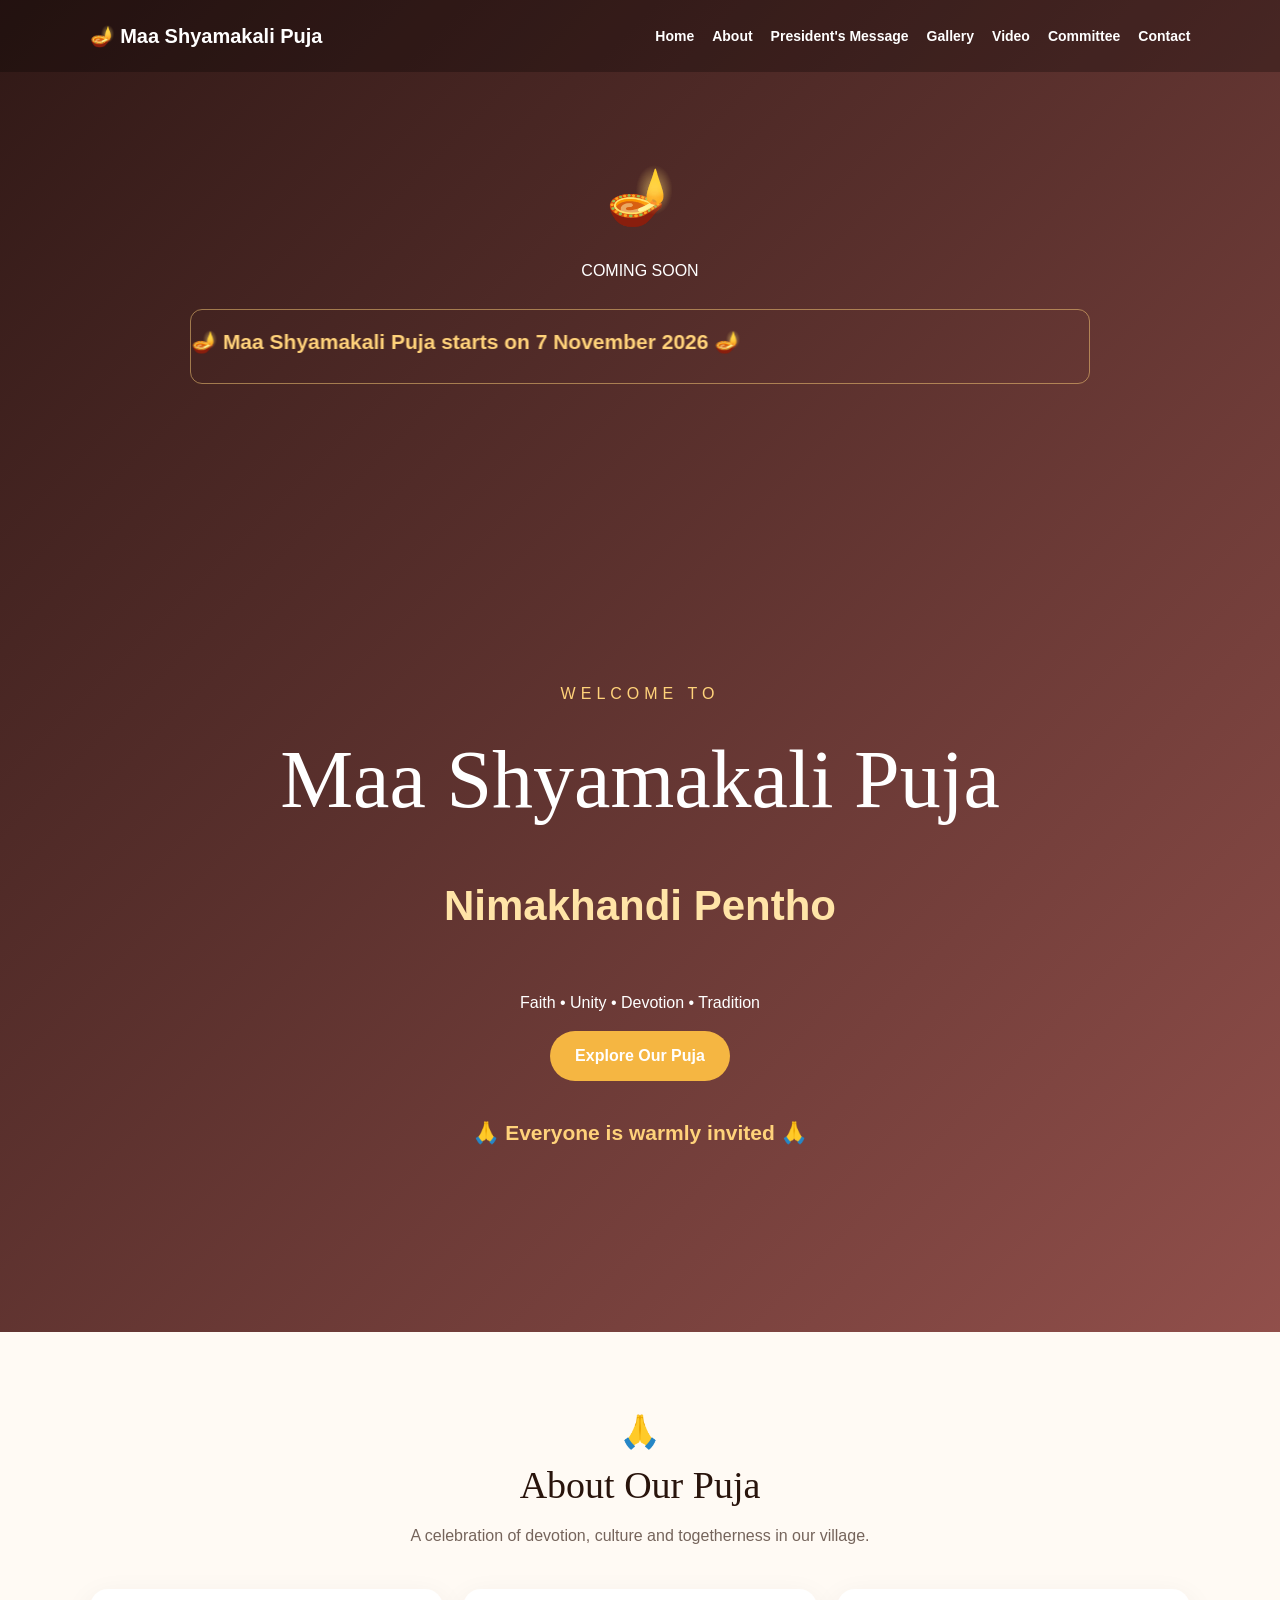
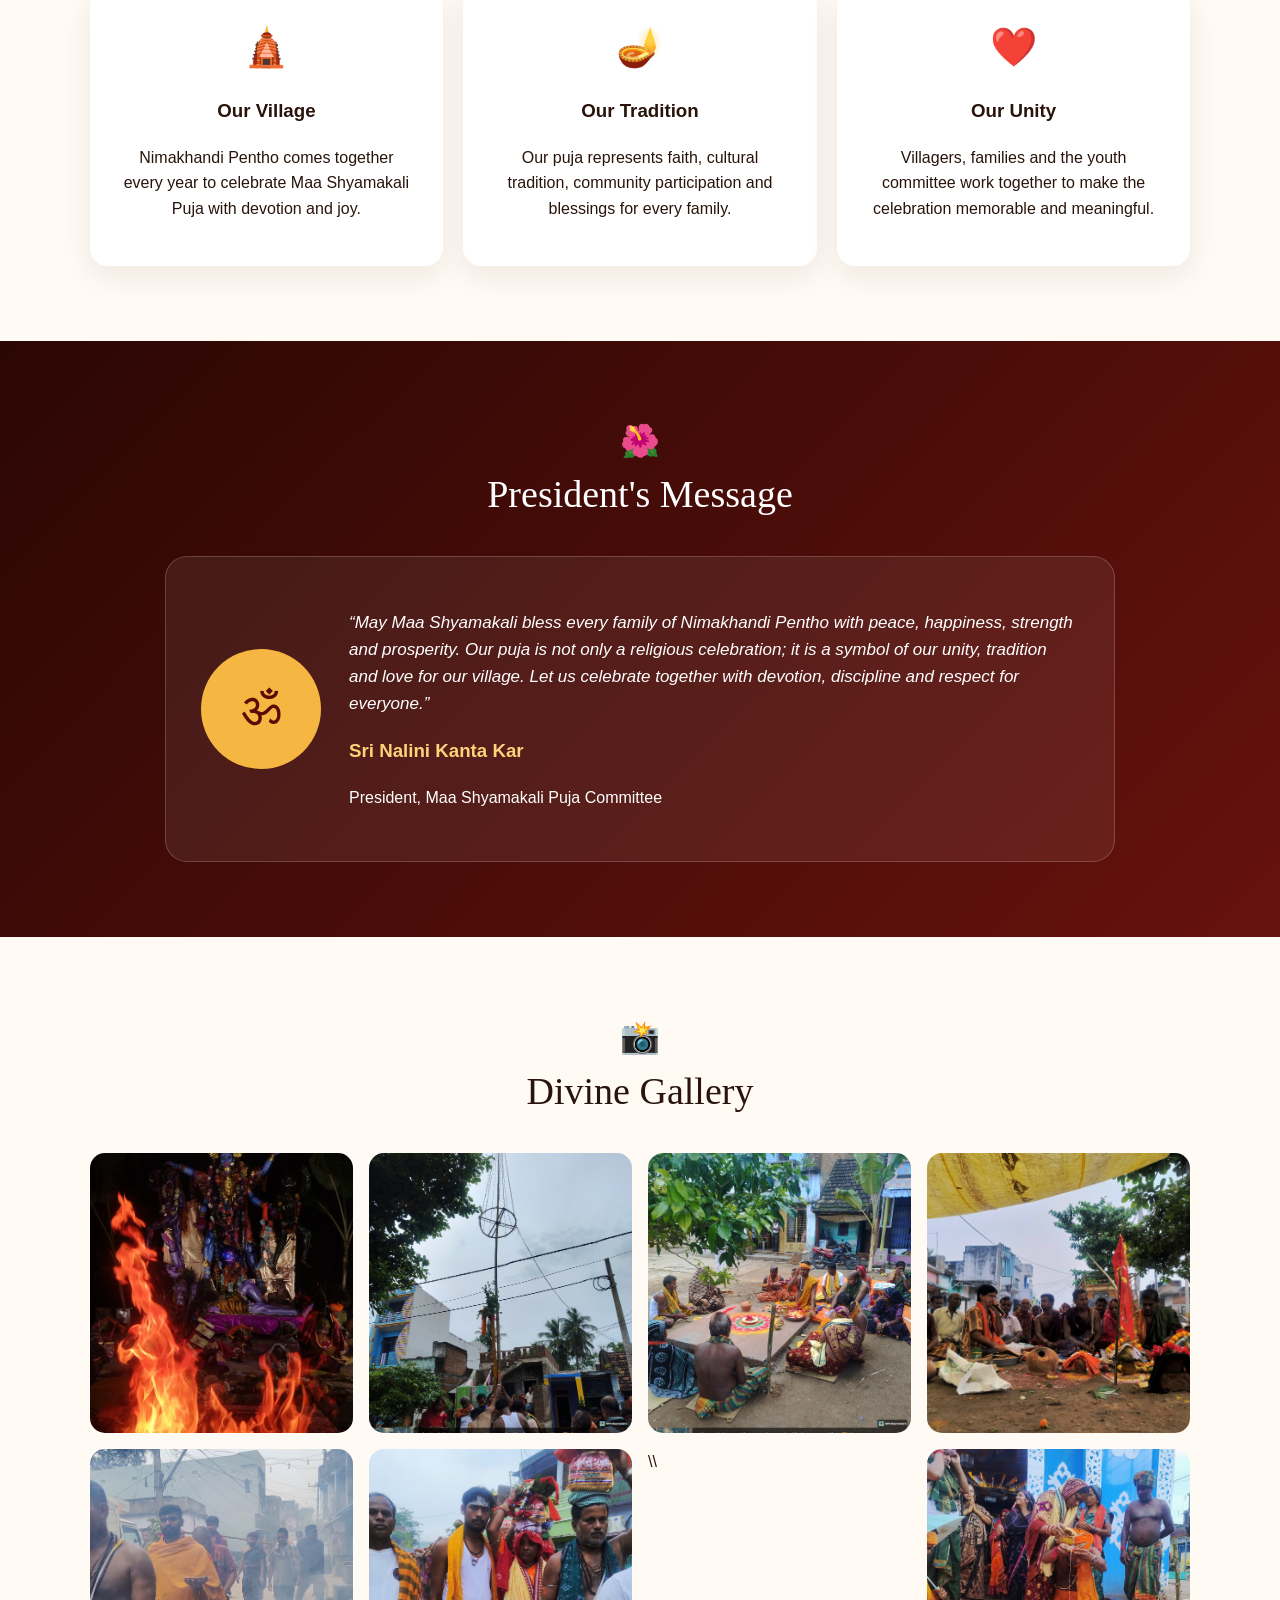
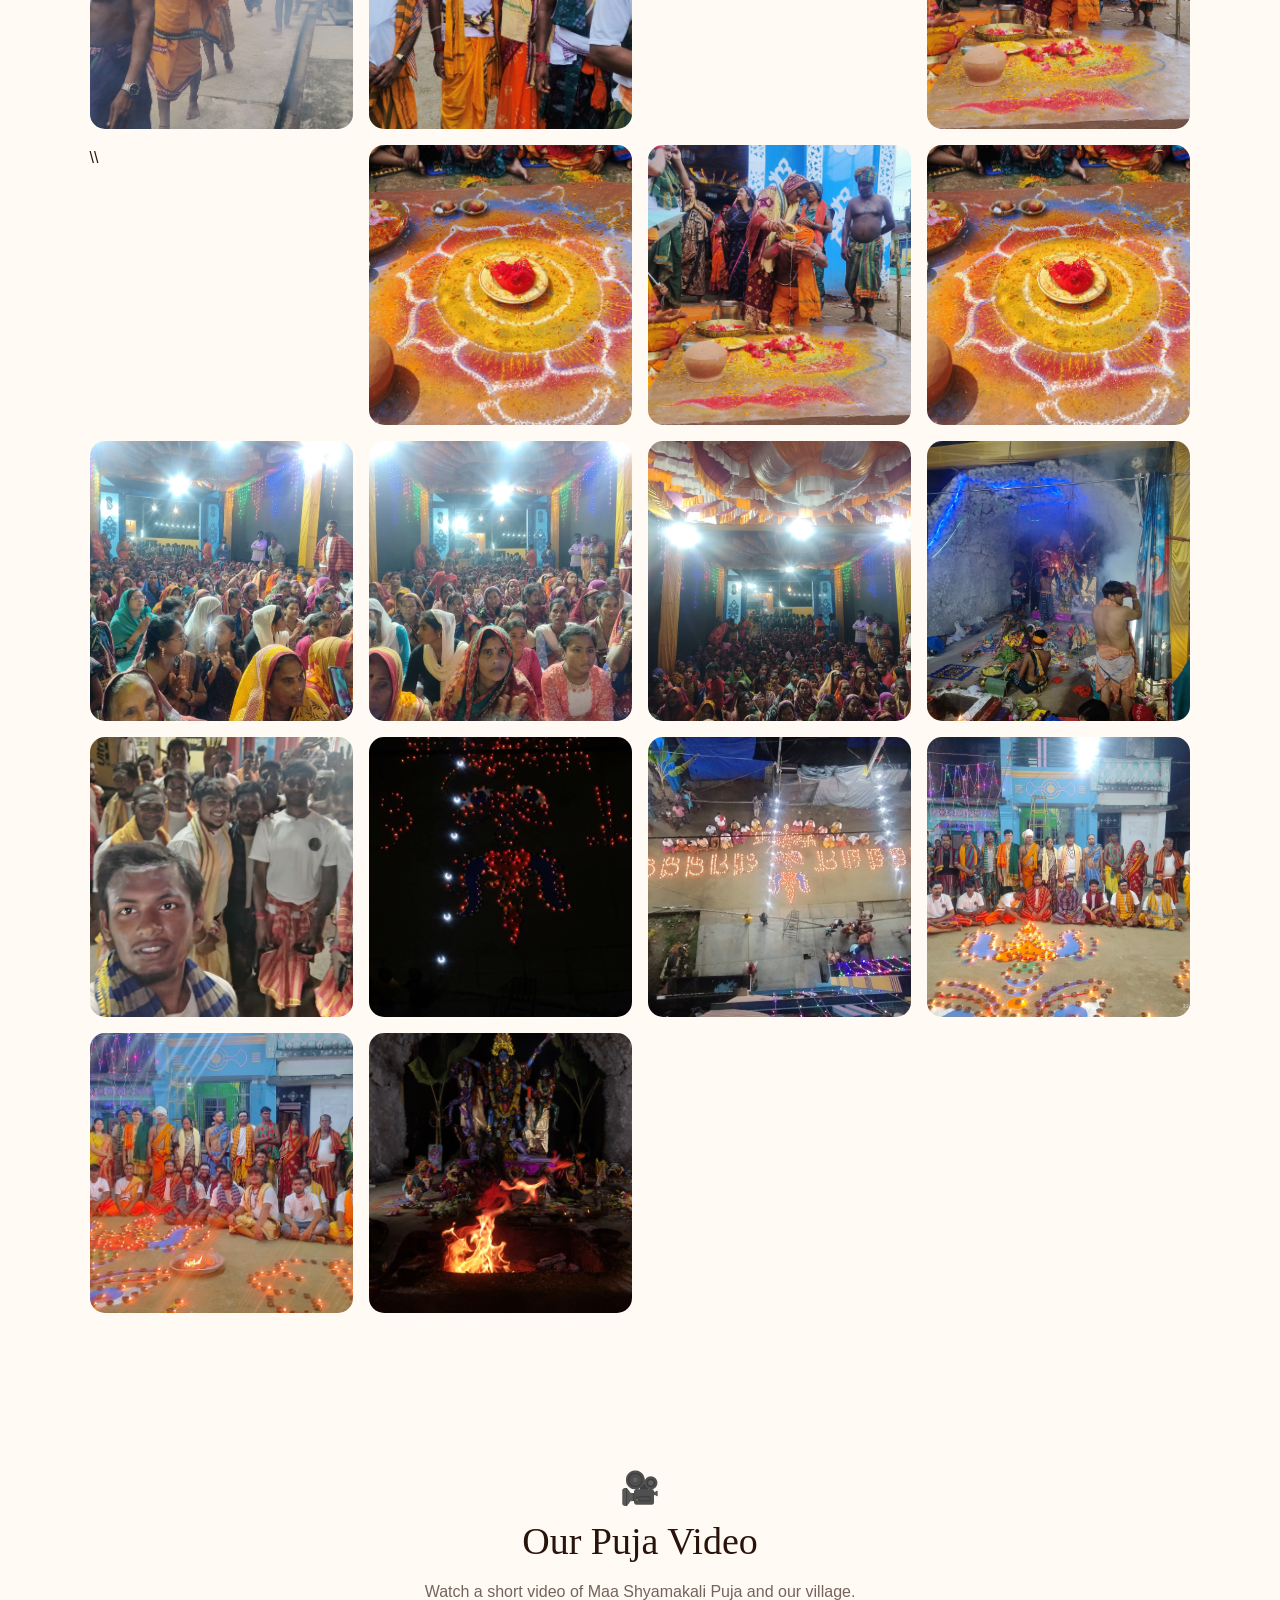
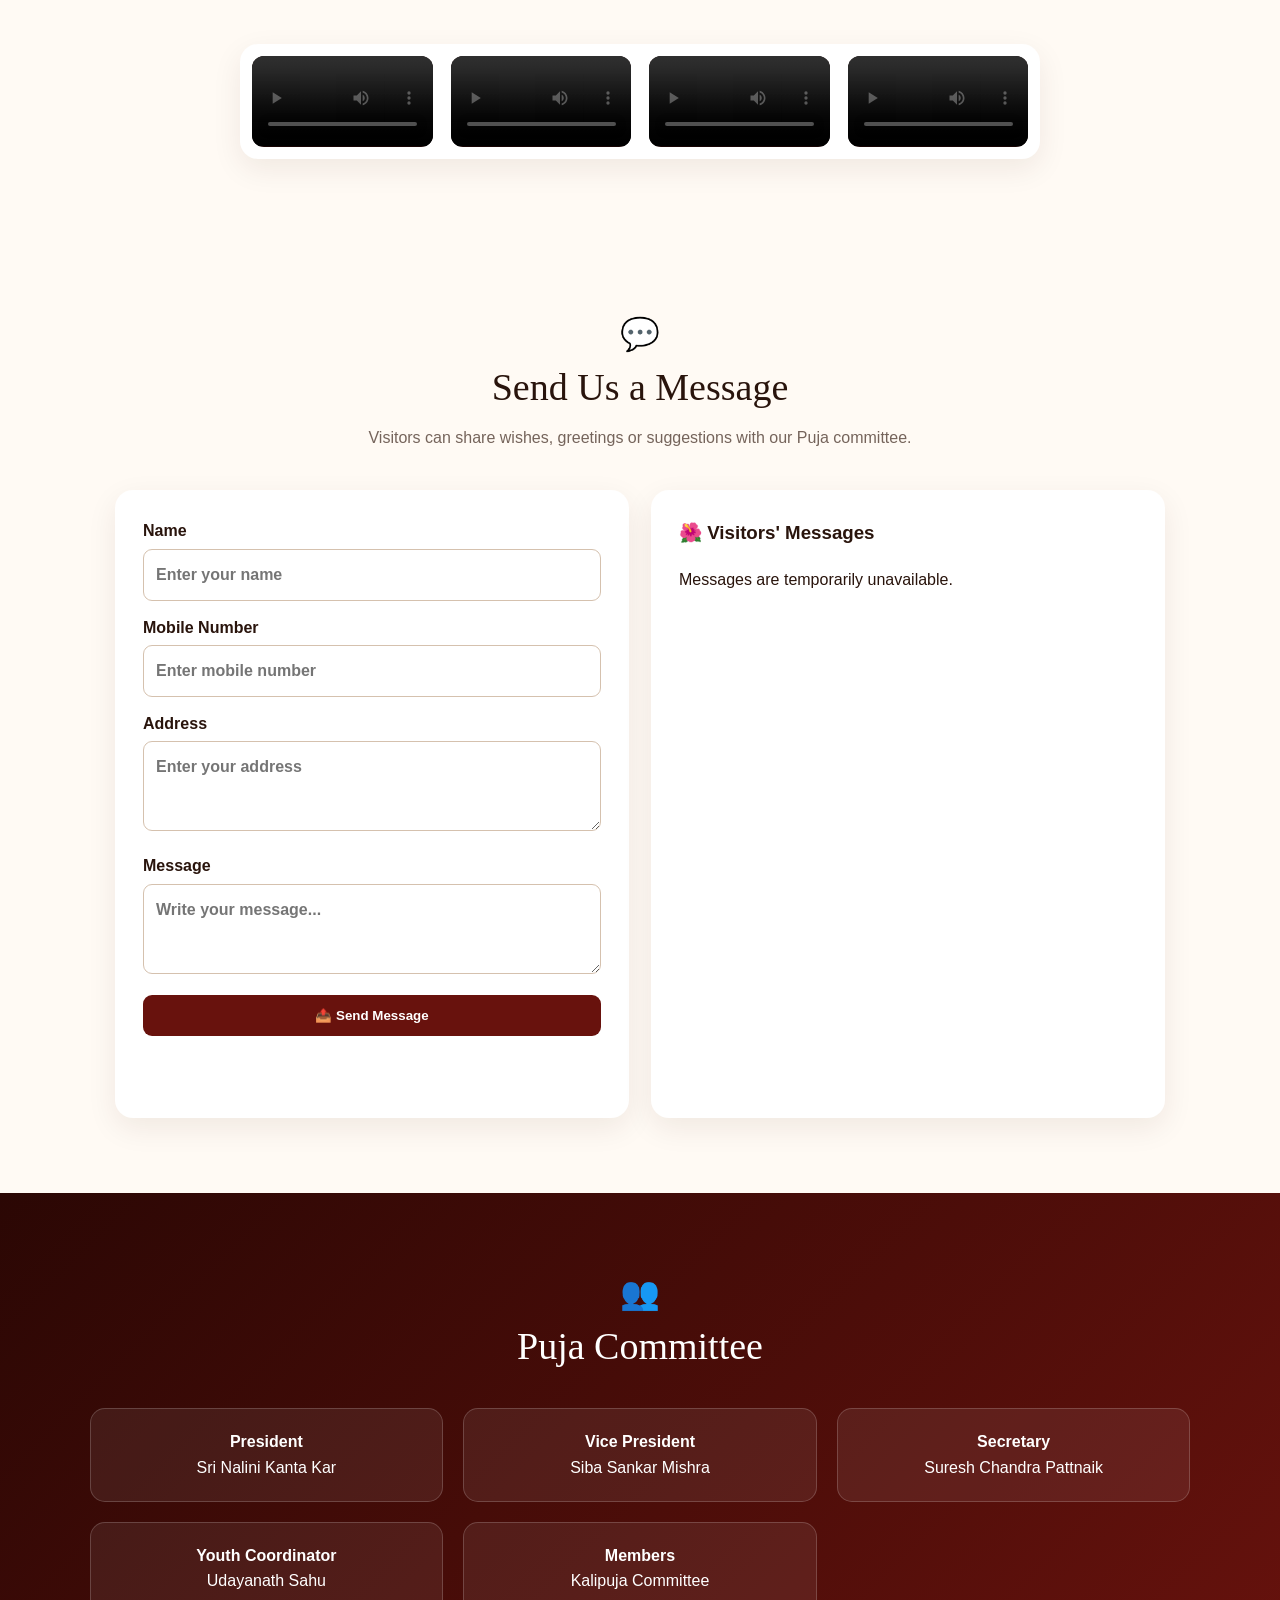
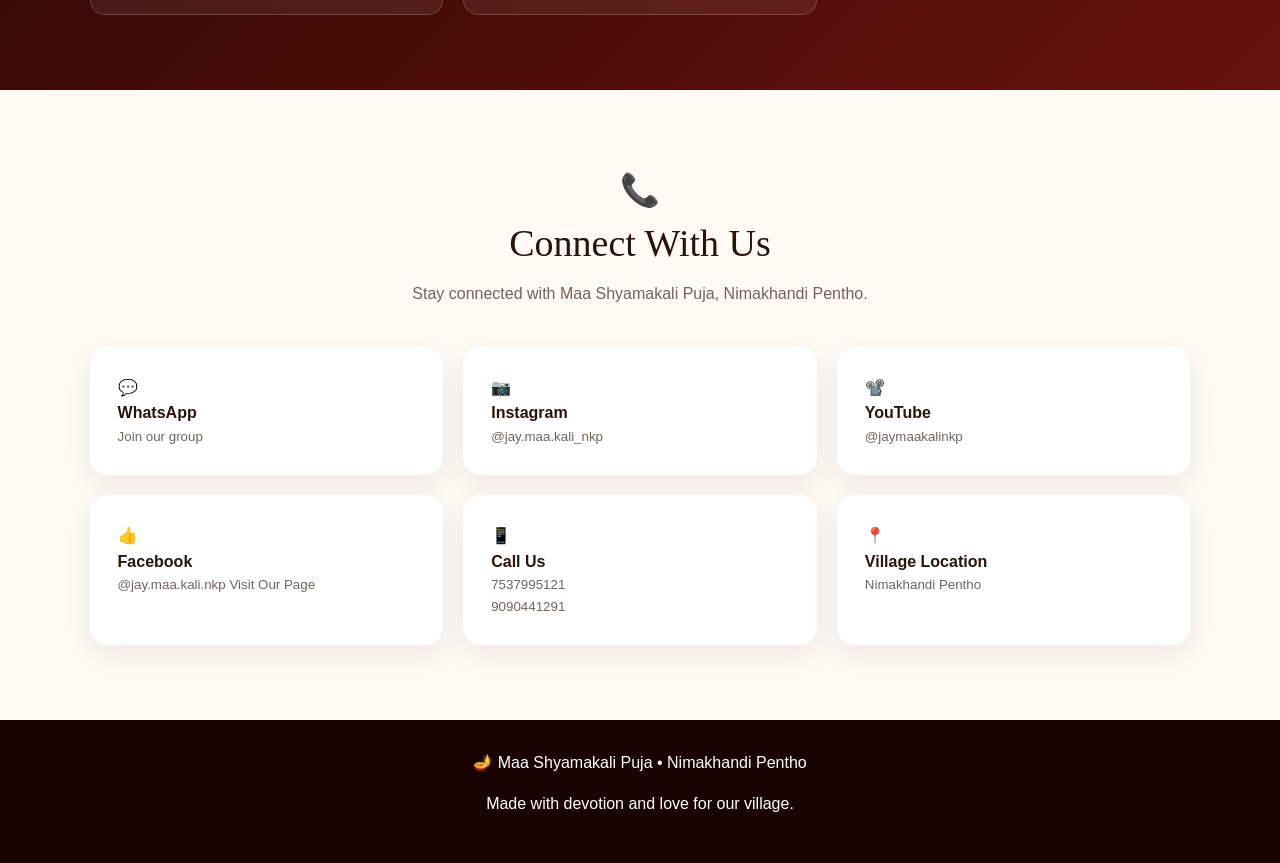
==== index.html @ 4844f9bc "Update index.html" ====
<!DOCTYPE html>
<html lang="en">
<head>
  <meta charset="UTF-8">
  <meta name="viewport" content="width=device-width, initial-scale=1.0">
  <title>Maa Shyamakali Puja | Nimakhandi Pentho</title>
  <meta name="description" content="Official village Maa Shyamakali Puja website of Nimakhandi Pentho.">
  <link rel="stylesheet" href="style.css">
</head>
<body>
  <header class="hero" id="home">
    <nav class="navbar">
      <div class="brand">🪔 Maa Shyamakali Puja</div>
      <button class="menu-btn" onclick="toggleMenu()">☰</button>
      <div class="nav-links" id="navLinks">
        <a href="#home">Home</a>
        <a href="#about">About</a>
        <a href="#message">President's Message</a>
        <a href="#gallery">Gallery</a>
        <a href="#video">Video</a>
        <a href="#committee">Committee</a>
        <a href="#contact">Contact</a>
      </div>
    </nav>

<!-- Coming Soon Section -->
<section class="coming-soon" id="coming-soon">
    <div class="coming-content">

        <div class="coming-icon">🪔</div>

        <p class="coming-label"><center>COMING SOON</center></p>

        <!-- Scrolling Puja Date -->
        <div class="date-marquee">
            <marquee behavior="alternate" direction="centre" scrollamount="6">
                🪔 Maa Shyamakali Puja starts on 7 November 2026 🪔
            </marquee>
        </div>

   
</section>

    <div class="hero-content">
      <p class="small-title">WELCOME TO</p>
      <h1 id="pujaName">Maa Shyamakali Puja</h1>
      <h2 id="villageName">Nimakhandi Pentho</h2>
      <p>Faith • Unity • Devotion • Tradition</p>
      <a class="primary-btn" href="#about">Explore Our Puja</a>
    
        <!-- Special Attraction -->
      
        

        <h3 class="invitation">
            <center>🙏 Everyone is warmly invited 🙏</center>
        </h3>
    </div>
    </div>
  </header>

  <main>
    <section class="intro" id="about">
      <div class="section-heading">
        <span>🙏</span>
        <h2>About Our Puja</h2>
        <p>A celebration of devotion, culture and togetherness in our village.</p>
      </div>
      <div class="cards">
        <article class="info-card">
          <div class="icon">🛕</div>
          <h3>Our Village</h3>
          <p id="aboutVillage">Nimakhandi Pentho comes together every year to celebrate Maa Shyamakali Puja with devotion and joy.</p>
        </article>
        <article class="info-card">
          <div class="icon">🪔</div>
          <h3>Our Tradition</h3>
          <p>Our puja represents faith, cultural tradition, community participation and blessings for every family.</p>
        </article>
        <article class="info-card">
          <div class="icon">❤️</div>
          <h3>Our Unity</h3>
          <p>Villagers, families and the youth committee work together to make the celebration memorable and meaningful.</p>
        </article>
      </div>
    </section>

 

    <section class="dark" id="message"><div class="section-heading light"><span>🌺</span><h2>President's Message</h2></div>
<div class="message-box"><div class="president-photo">ॐ</div><div>
<p class="quote">“May Maa Shyamakali bless every family of Nimakhandi Pentho with peace, happiness, strength and prosperity. Our puja is not only a religious celebration; it is a symbol of our unity, tradition and love for our village. Let us celebrate together with devotion, discipline and respect for everyone.”</p>
<h3>Sri Nalini Kanta Kar</h3><p>President, Maa Shyamakali Puja Committee</p></div></div></section>

    <section class="gallery-section" id="gallery">
      <div class="section-heading">
        <span>📸</span>
        <h2>Divine Gallery</h2>
      </div>
      <div class="gallery">
        <img src=".\2.jpg" alt="Maa Kali devotional artwork">
        <img src=".\4.jpg" alt="Maa Kali">
        <img src=".\6.jpg" alt="Kali Devi artwork">
        <img src=".\8.jpg" alt="Maa Kali devotional artwork">
        <img src=".\10.jpg" alt="Maa Kali">
        <img src=".\11.jpg" alt="Maa Kali devotional artwork">
       \\ <img src=".\12.jpg" alt="Kali Devi artwork">
      \\  <img src=".\13.jpg" alt="Maa Kali">
        <img src=".\12.jpg" alt="Maa Kali devotional artwork">
        <img src=".\13.jpg" alt="Kali Devi artwork">
        <img src=".\14.jpg" alt="Maa Kali">
        <img src=".\15.jpg" alt="Maa Kali devotional artwork">
        <img src=".\16.jpg" alt="Kali Devi artwork">
        <img src=".\17.jpg" alt="Maa Kali">
        <img src=".\18.jpg" alt="Maa Kali">
        <img src=".\19.jpg" alt="Maa Kali">
        <img src=".\20.jpg" alt="Maa Kali">
        <img src=".\21.jpg" alt="Maa Kali">
        <img src=".\22.jpg" alt="Maa Kali">
        <img src=".\23.jpg" alt="Maa Kali">
        </div>
      </div>
    </section>

    <section class="video-section" id="video">
      <div class="section-heading">
        <span>🎥</span>
        <h2>Our Puja Video</h2>
        <p>Watch a short video of Maa Shyamakali Puja and our village.</p>
      </div>
      <div class="video-card">
        <video controls playsinline preload="metadata">
        <source src=".\266.mp4" type="video/mp4"></video>
        <video controls playsinline preload="metadata">
        <source src=".\267.mp4" type="video/mp4"></video>
        <video controls playsinline preload="metadata">
        <source src=".\268.mp4" type="video/mp4"></video>
        <video controls playsinline preload="metadata">
        <source src=".\269.mp4" type="video/mp4"></video>
      </div>
    </section>

    <section class="visitor-section" id="messages">
      <div class="section-heading"><span>💬</span><h2>Send Us a Message</h2>
        <p>Visitors can share wishes, greetings or suggestions with our Puja committee.</p>
      </div>
        <div class="message-layout">
          <form id="visitorForm" class="visitor-form">
            <label>Name<input id="name" maxlength="80" required placeholder="Enter your name"></label>
            <label>Mobile Number<input id="mobile" type="tel" maxlength="15" required placeholder="Enter mobile number"></label>
            <label>Address<textarea id="address" maxlength="250" required placeholder="Enter your address"></textarea></label>
            <label>Message<textarea id="messageText" maxlength="500" required placeholder="Write your message..."></textarea></label>
            <button type="submit">📤 Send Message</button><p id="status" aria-live="polite"></p>
          </form>
          <div class="messages-card"><h3>🌺 Visitors' Messages</h3><p></p>
            <div id="messagesList">Loading messages...</div>
          </div>
        </div>
    </section>


    <!-- <section class="committee-section" id="committee">
      <div class="section-heading light">
        <span>👥</span>
        <h2>Pu​ja Committee</h2>
      </div>
      <div class="committee-grid">
        <div class="person"><strong>President</strong><span id="committeePresident">Sri Nalini Kanta Kar</span></div>
        <div class="person"><strong>Vice President</strong><span id="committeeVicePresident">Siba Sankar Mishra</span></div>
        <div class="person"><strong>Secretary</strong><span id="commiitteSecretary">Suresh Chandra Pattnaik</span></div>
        <div class="person"><strong>Youth Coordinator</strong><span id="commiitteYouthCoordinator">Udayanath Sahu</span></div>
        <div class="person"><strong>Members</strong><span id="committeeMembers">Kalipuja Committee</span></div>
      </div>
    </section> -->

<section class="dark" id="committee"><div class="section-heading light"><span>👥</span><h2>Puja Committee</h2></div>
    <div class="committee-grid">
         <div class="person"><strong>President</strong><span id="committeePresident">Sri Nalini Kanta Kar</span></div>
        <div class="person"><strong>Vice President</strong><span id="committeeVicePresident">Siba Sankar Mishra</span></div>
        <div class="person"><strong>Secretary</strong><span id="commiitteSecretary">Suresh Chandra Pattnaik</span></div>
        <div class="person"><strong>Youth Coordinator</strong><span id="commiitteYouthCoordinator">Udayanath Sahu</span></div>
        <div class="person"><strong>Members</strong><span id="committeeMembers">Kalipuja Committee</span></div>
    </div>
</section>



    <section class="contact-section" id="contact">
      <div class="section-heading">
        <span>📞</span>
        <h2>Connect With Us</h2>
        <p>Stay connected with Maa Shyamakali Puja, Nimakhandi Pentho.</p>
      </div>
      <div class="social-grid">
        <a class="social whatsapp" href="https://chat.whatsapp.com/G4qKR0UvnQEBDQ4cvUATng" target="_blank">💬 <b>WhatsApp</b><small>Join our group</small></a>
        <a class="social instagram" href="https://www.instagram.com/jay.maa.kali_nkp?stkn=MTIydjM5eHRtNjgxeQ==" target="_blank">📷 <b>Instagram</b><small>@jay.maa.kali_nkp</small></a>
        <a class="social youtube" href="https://youtube.com/@jaymaakalinkp?feature=shared" target="_blank">📽️ <b>YouTube</b><small>@jaymaakalinkp</small></a>
        <a class="social facebook" href="https://www.facebook.com/share/19NKmSmktu/" target="_blank">👍 <b>Facebook</b><small>@jay.maa.kali.nkp Visit Our Page</small></a>
        <a class="social phone" href="tel:7537995121" href="tel:9090441291">📱 <b>Call Us</b><small>7537995121</small><small>9090441291</small></a>
        <a class="social map" href="https://maps.app.goo.gl/xqXJ37eKqWpJawbSA?g_st=ac" target="_blank">📍 <b>Village Location</b><small>Nimakhandi Pentho</small></a>
      </div>
    </section>
  </main>

  <footer>
    <div>🪔 <span id="footerPuja">Maa Shyamakali Puja</span> • <span id="footerVillage">Nimakhandi Pentho</span></div>
    <p>Made with devotion and love for our village.</p>
  </footer>

  <!-- <button class="edit-btn" onclick="openEditor()">✏️ Edit Details</button> -->

  <!-- <div class="modal" id="editorModal">
    <div class="modal-box">
      <button class="close" onclick="closeEditor()">×</button>
      <h2>Edit Puja Details</h2>
      <p class="hint">Changes are saved only on this browser. To permanently change the website for everyone, edit <b>data.js</b> and upload the updated files.</p>
      <label>Village Name<input id="editVillage"></label>
      <label>Puja Name<input id="editPuja"></label>
      <label>President Name<input id="editPresident"></label>
      <label>About Village<textarea id="editAbout"></textarea></label>
      <button class="save-btn" onclick="saveDetails()">Save Changes</button>
      <button class="reset-btn" onclick="resetDetails()">Reset</button>
    </div>
  </div> -->

  <script src="config.js"></script><script src="messages.js"></script>
<script>function toggleMenu(){document.getElementById('navLinks').classList.toggle('open')}</script>
</body>
</html>
---- style.css ----
*{box-sizing:border-box}
html{scroll-behavior:smooth}
body{margin:0;font-family:Arial,sans-serif;color:#29140c;background:#fffaf4;line-height:1.6}
a{text-decoration:none;color:inherit}
.hero{min-height:100vh;color:white;background:linear-gradient(135deg,rgba(30,5,3,.92),rgba(102,13,9,.72)),url("https://commons.wikimedia.org/wiki/Special:FilePath/Kali_by_Raja_Ravi_Varma.jpg") center/cover}
.navbar{height:72px;padding:0 7%;display:flex;align-items:center;justify-content:space-between;background:#0004;position:sticky;top:0;z-index:5}
.brand{font-weight:bold;font-size:20px}.nav-links{display:flex;gap:18px}

/* Coming Soon Section */
.coming-soon {
    padding: 80px 7%;
    text-align: center;
    //background: linear-gradient(135deg, #3a0804, #7b170f);
    color: white;
    overflow: hidden;
}

.coming-content {
    max-width: 900px;
    margin: auto;
}

.coming-icon {
    font-size: 55px;
}

.coming-label {
    color: #ffd27a;
    font-size: 18px;
    font-weight: bold;
    letter-spacing: 5px;
}

.coming-soon > .coming-content > h2 {
    font-family: Georgia, serif;
    font-size: clamp(35px, 6vw, 60px);
    color: #ffe1a1;
    margin: 10px 0 30px;
}

/* Scrolling Date */
.date-marquee {
    //background: rgba(255, 255, 255, 0.1);
    border: 1px solid rgba(255, 210, 122, 0.5);
    border-radius: 12px;
    padding: 15px 0;
    margin: 25px auto 40px;
    color: #ffd27a;
    font-size: 21px;
    font-weight: bold;
}

/* Special Attraction */
.special-attraction {
    //background: rgba(255, 255, 255, 0.1);
    border: 1px solid rgba(255, 255, 255, 0.25);
    border-radius: 20px;
    padding: 30px;
    max-width: 650px;
    margin: auto;
}

.special-attraction > span {
    font-size: 50px;
}

.special-attraction h3 {
    color: #ffd27a;
    font-size: 20px;
    margin: 10px 0;
    text-transform: uppercase;
    letter-spacing: 2px;
}

.special-attraction h2 {
    font-family: Georgia, serif;
    font-size: 38px;
    color: #ffe1a1;
    margin: 5px 0;
}

.special-attraction p {
    color: #f5e5dc;
    margin-bottom: 0;
}

.invitation {
    color: #ffd27a;
    font-size: 21px;
    margin-top: 35px;
}

@media (max-width: 600px) {
    .coming-soon {
        padding: 60px 5%;
    }

    .special-attraction h2 {
        font-size: 30px;
    }

    .date-marquee {
        font-size: 17px;
    }
}



.nav-links a{font-size:14px;font-weight:bold}
.nav-links a:hover{color:#ffd27a}
.menu-btn{display:none;background:none;border:0;color:white;font-size:27px}
.hero-content{min-height:calc(100vh - 72px);display:flex;flex-direction:column;align-items:center;justify-content:center;text-align:center;padding:25px}
.small-title{letter-spacing:5px;color:#ffd27a}
.hero h1{font:clamp(42px,8vw,82px) Georgia;margin:10px}.hero h2{font-size:clamp(24px,4vw,42px);color:#ffe4a7}
.primary-btn{background:#f5b642;padding:12px 25px;border-radius:30px;font-weight:bold}
section{padding:75px 7%}.section-heading{text-align:center;margin-bottom:40px}.section-heading h2{font:38px Georgia;margin:5px}.section-heading span{font-size:32px}.section-heading p{color:#75645b}.light{color:white}.light p{color:#eaded7}
.cards,.committee-grid,.social-grid{display:grid;grid-template-columns:repeat(3,1fr);gap:20px}
.info-card,.visitor-form,.messages-card,.social-grid a{background:white;padding:28px;border-radius:18px;box-shadow:0 10px 30px #3c140514}
.info-card{text-align:center}.info-card div{font-size:38px}.dark{background:linear-gradient(135deg,#2b0704,#67120d);color:white}
.message-box{max-width:950px;margin:auto;background:#ffffff12;border:1px solid #ffffff2e;border-radius:22px;padding:35px;display:flex;gap:28px;align-items:center}
.president-photo{min-width:120px;height:120px;border-radius:50%;display:grid;place-items:center;background:#f5b642;color:#5b0b05;font:48px Georgia}.quote{font-style:italic;font-size:17px}
.message-box h3{color:#ffd27a}.gallery{display:grid;grid-template-columns:repeat(4,1fr);gap:16px}
.gallery img,.upload-card{width:100%;height:280px;object-fit:cover;border-radius:15px}
.upload-card{background:#f3dfc4;border:2px dashed #b98548;display:grid;place-items:center;align-content:center;text-align:center}
.video-card{display:grid;grid-template-columns:repeat(4,1fr);gap:18px;}
.video-card{max-width:800px;margin:auto;background:#fff;padding:12px;border-radius:18px;box-shadow:0 10px 30px #3c140514}
.video-card video{width:100%;max-height:460px;border-radius:12px;background:#180403}
.message-layout{max-width:1050px;margin:auto;display:grid;grid-template-columns:1fr 1fr;gap:22px}

.visitor-form label{display:block;font-weight:bold;margin-bottom:14px}.visitor-form input,.visitor-form textarea{width:100%;padding:12px;border:1px solid #d5c1ae;border-radius:9px;margin-top:5px;font:inherit}
.visitor-form textarea{min-height:90px}.visitor-form button{width:100%;padding:13px;border:0;border-radius:9px;background:#68120d;color:white;font-weight:bold;cursor:pointer}.visitor-form #status{min-height:22px;text-align:center;font-weight:bold}

.messages-card h3{margin-top:0}.message-item{padding:12px 0;border-bottom:1px solid #eadbc9}.message-item strong{color:#68120d}.message-item p{white-space:pre-wrap;margin:4px 0}.message-date{font-size:11px;color:#8a776d}
.committee-grid>div{background:#ffffff12;border:1px solid #ffffff2e;padding:20px;border-radius:15px;text-align:center;color:white}.committee-grid b{display:block;color:#ffd27a}.committee-grid span{display:block}
.social-grid a{display:flex;flex-direction:column}.social-grid small{color:#75645b}footer{padding:30px;text-align:center;background:#190403;color:white}.social-grid a:hover{transform:translateY(-3px)}@media(max-width:800px){.menu-btn{display:block}
.nav-links{display:none;position:absolute;top:72px;left:0;right:0;background:#250604;padding:18px 7%;flex-direction:column}.nav-links.open{display:flex}
.cards,.committee-grid,.social-grid,.message-layout{grid-template-columns:1fr}.gallery{grid-template-columns:1fr 1fr}.message-box{flex-direction:column;text-align:center}}
@media(max-width:480px){section{padding:60px 5%}.gallery{grid-template-columns:1fr}.gallery img,.upload-card{height:230px}.hero h1{font-size:44px}}
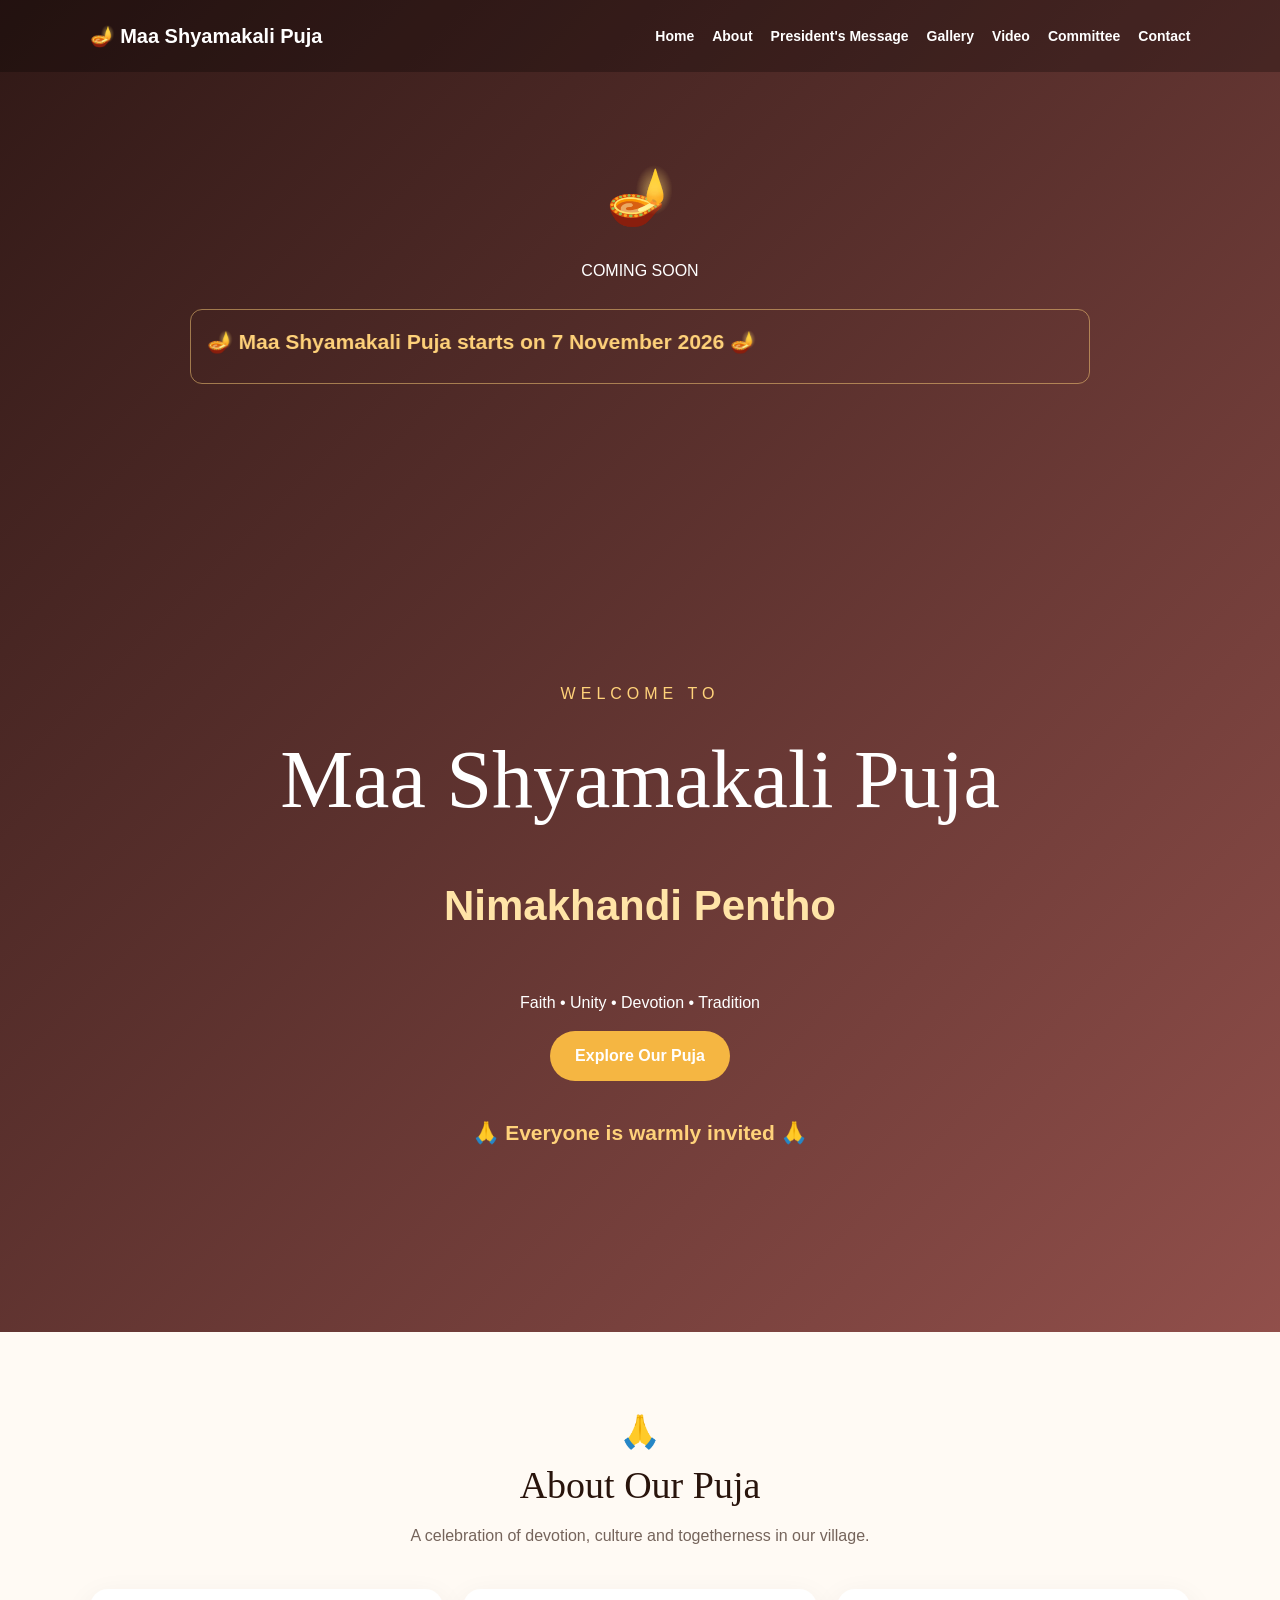
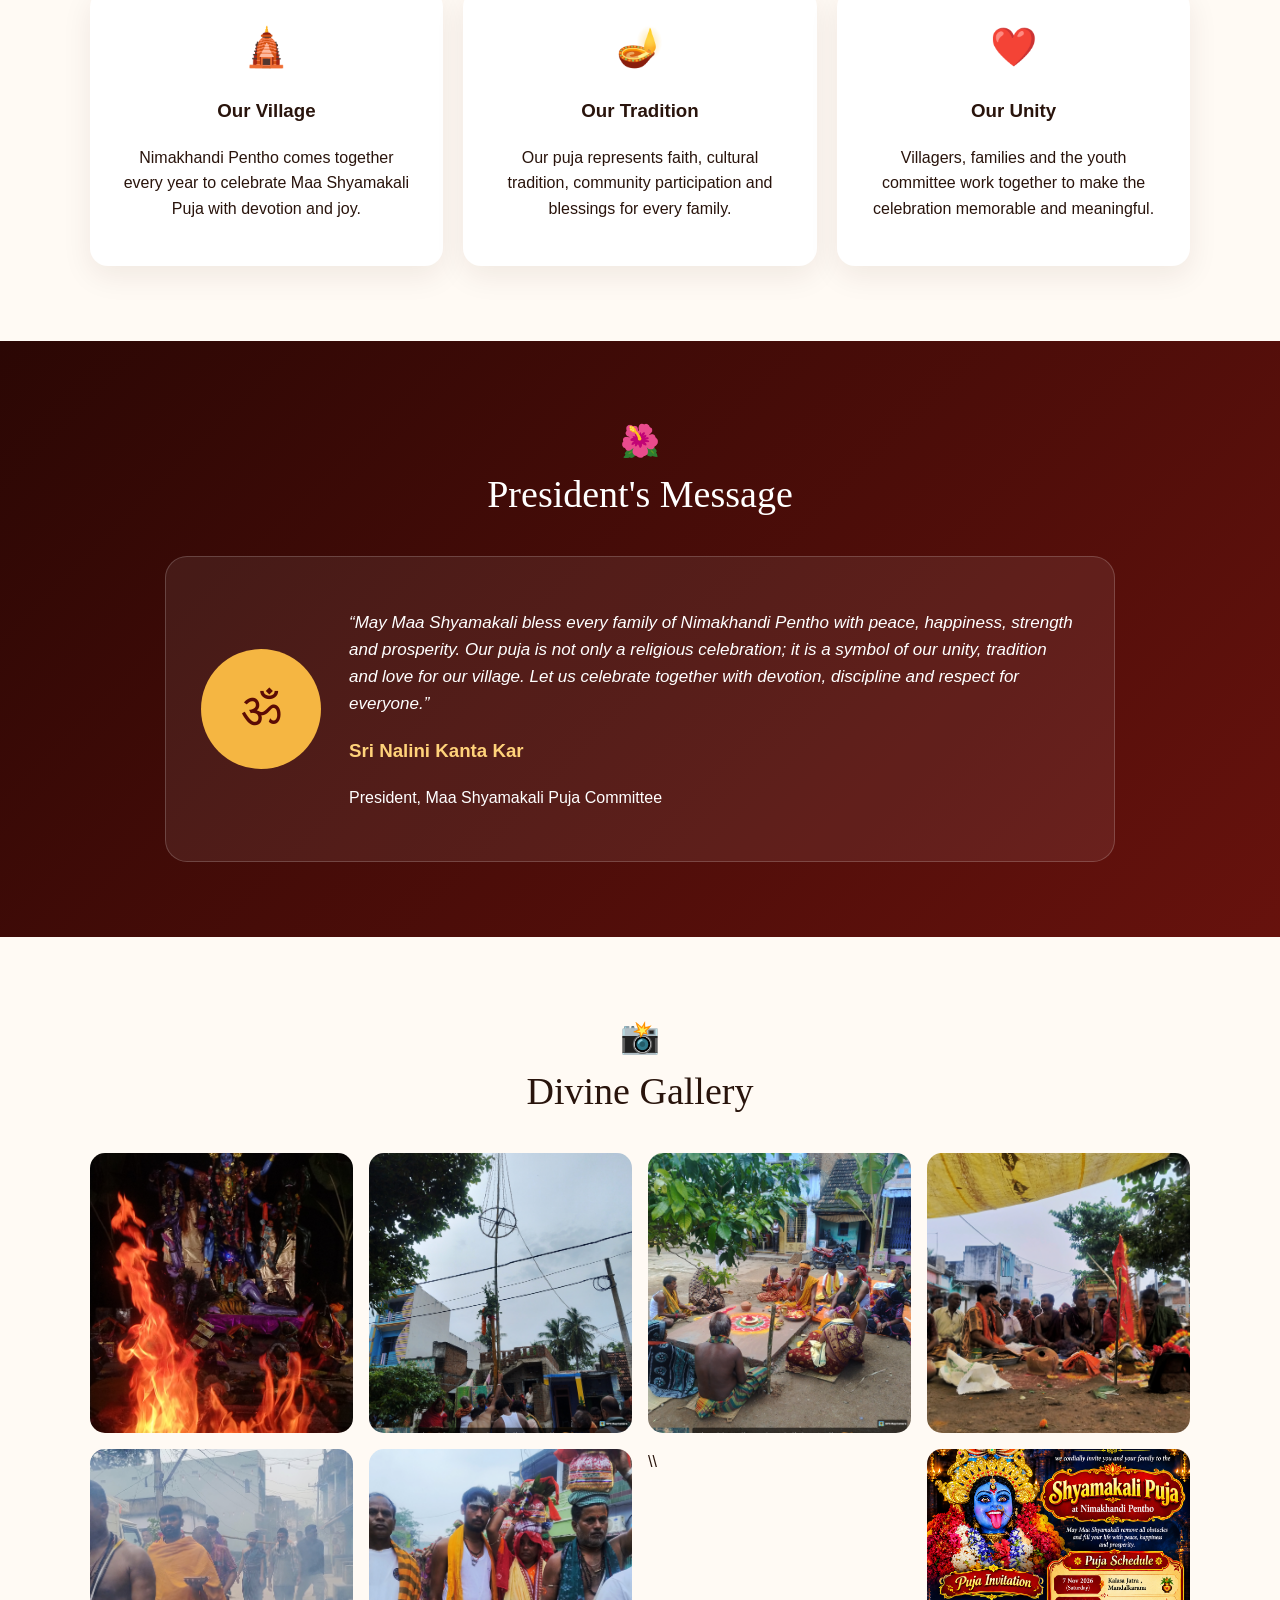
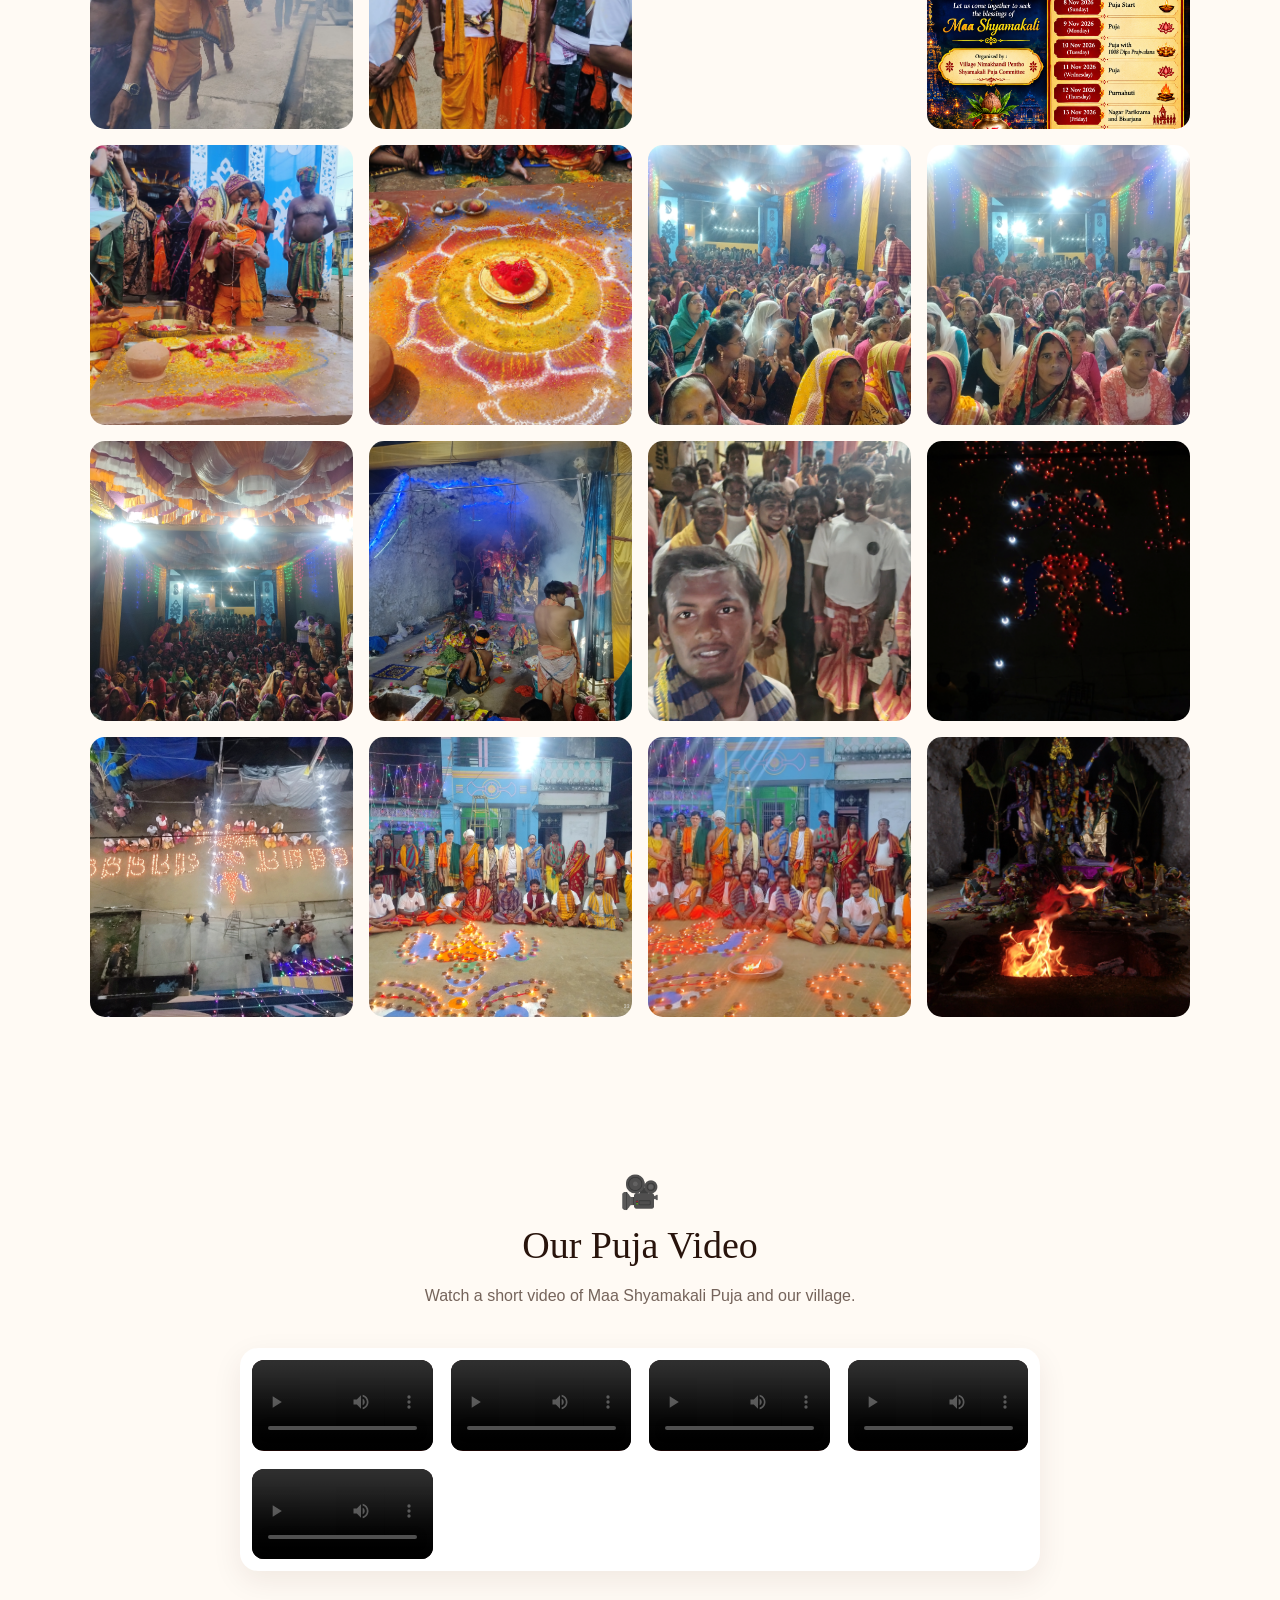
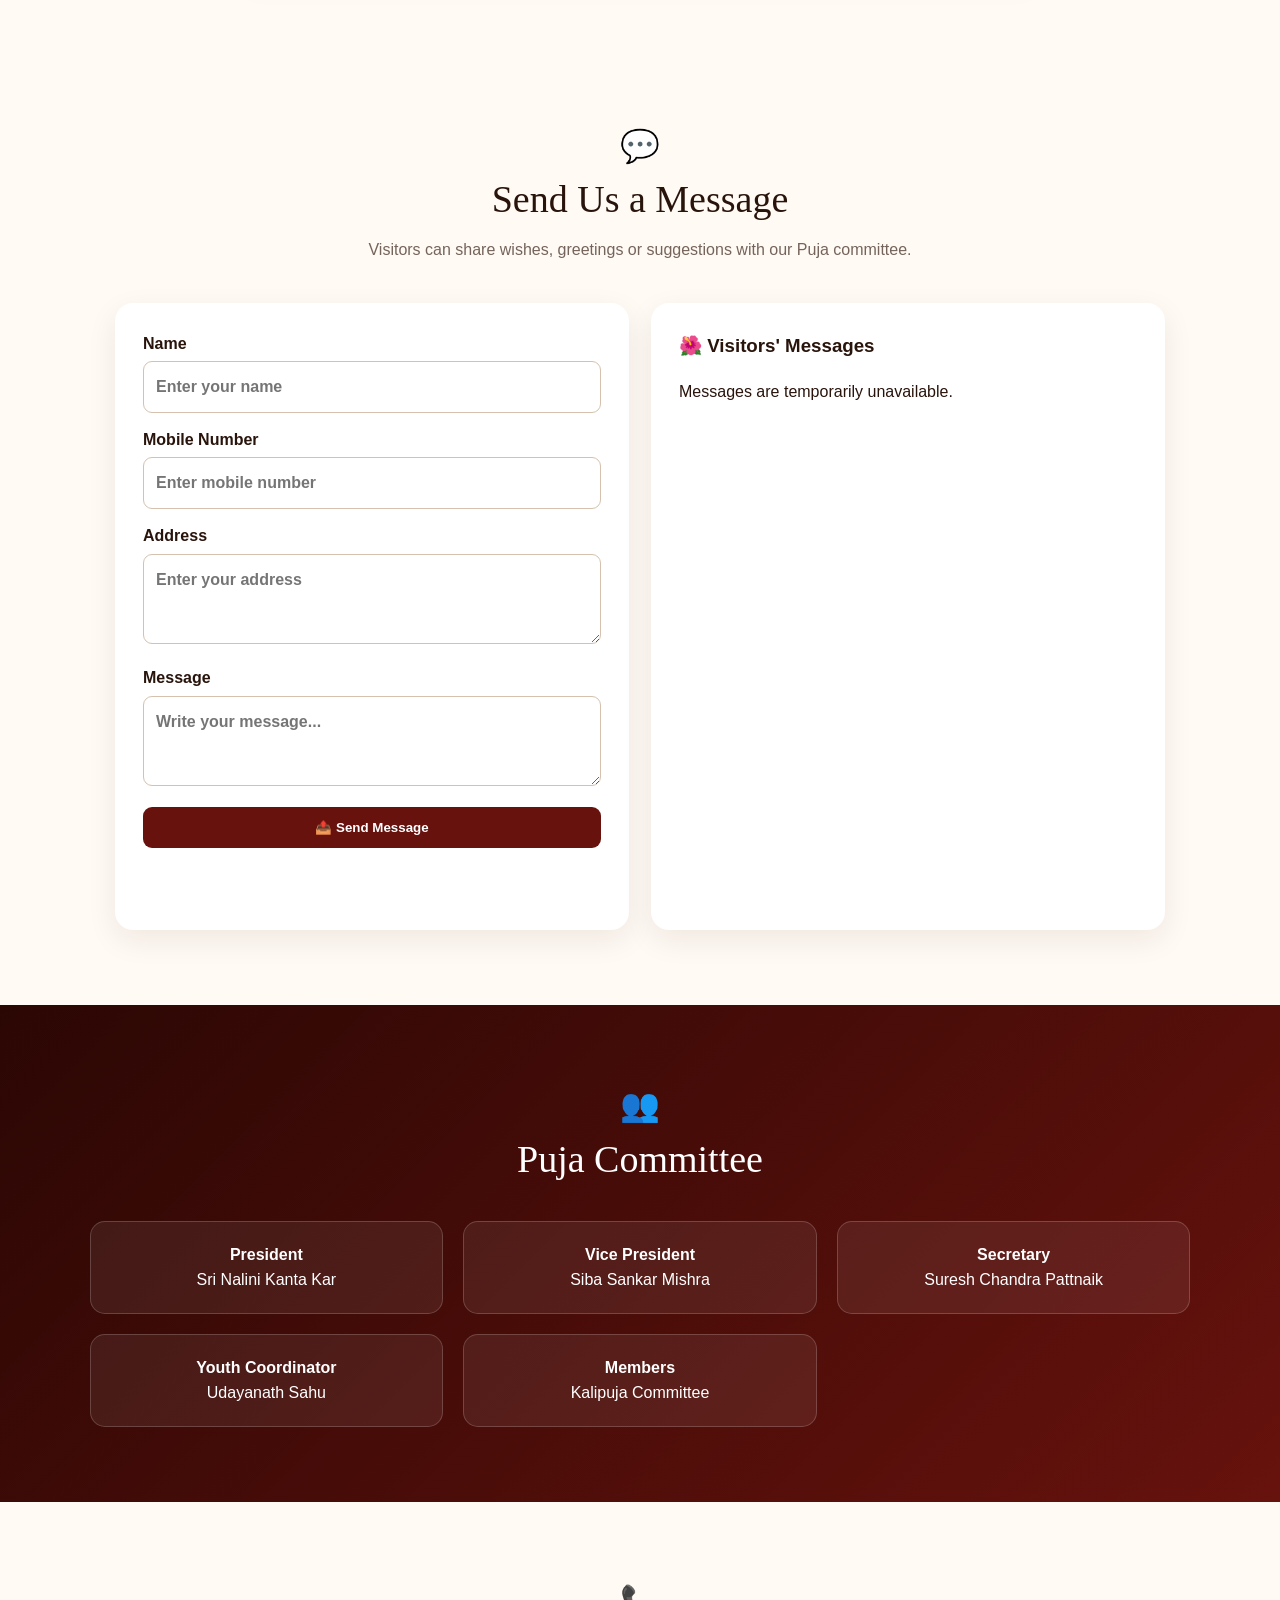
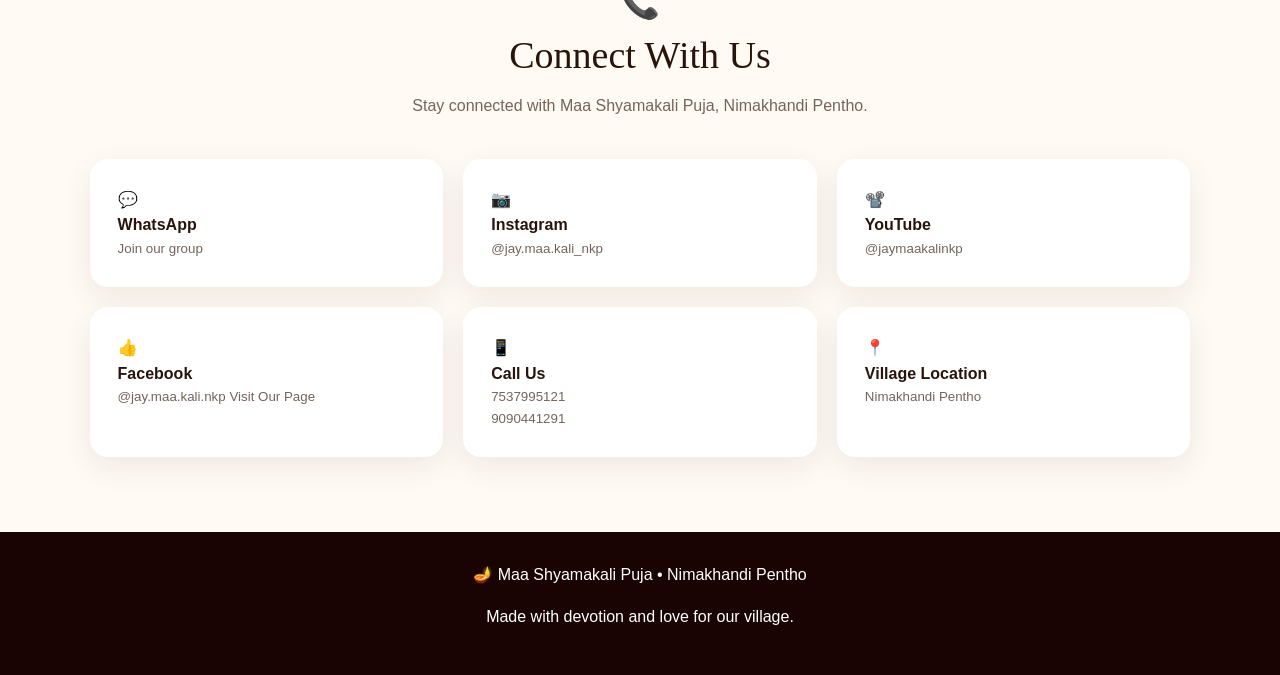
==== commit e771ced6: "Update index.html" ====
--- a/index.html
+++ b/index.html
@@ -104,8 +104,7 @@
         <img src=".\8.jpg" alt="Maa Kali devotional artwork">
         <img src=".\10.jpg" alt="Maa Kali">
         <img src=".\11.jpg" alt="Maa Kali devotional artwork">
-       \\ <img src=".\12.jpg" alt="Kali Devi artwork">
-      \\  <img src=".\13.jpg" alt="Maa Kali">
+       \\ <img src=".\199.png" alt="Kali Devi artwork">
         <img src=".\12.jpg" alt="Maa Kali devotional artwork">
         <img src=".\13.jpg" alt="Kali Devi artwork">
         <img src=".\14.jpg" alt="Maa Kali">
@@ -132,6 +131,8 @@
         <video controls playsinline preload="metadata">
         <source src=".\266.mp4" type="video/mp4"></video>
         <video controls playsinline preload="metadata">
+        <source src=".\2776.mp4" type="video/mp4"></video>
+        <video controls playsinline preload="metadata">
         <source src=".\267.mp4" type="video/mp4"></video>
         <video controls playsinline preload="metadata">
         <source src=".\268.mp4" type="video/mp4"></video>
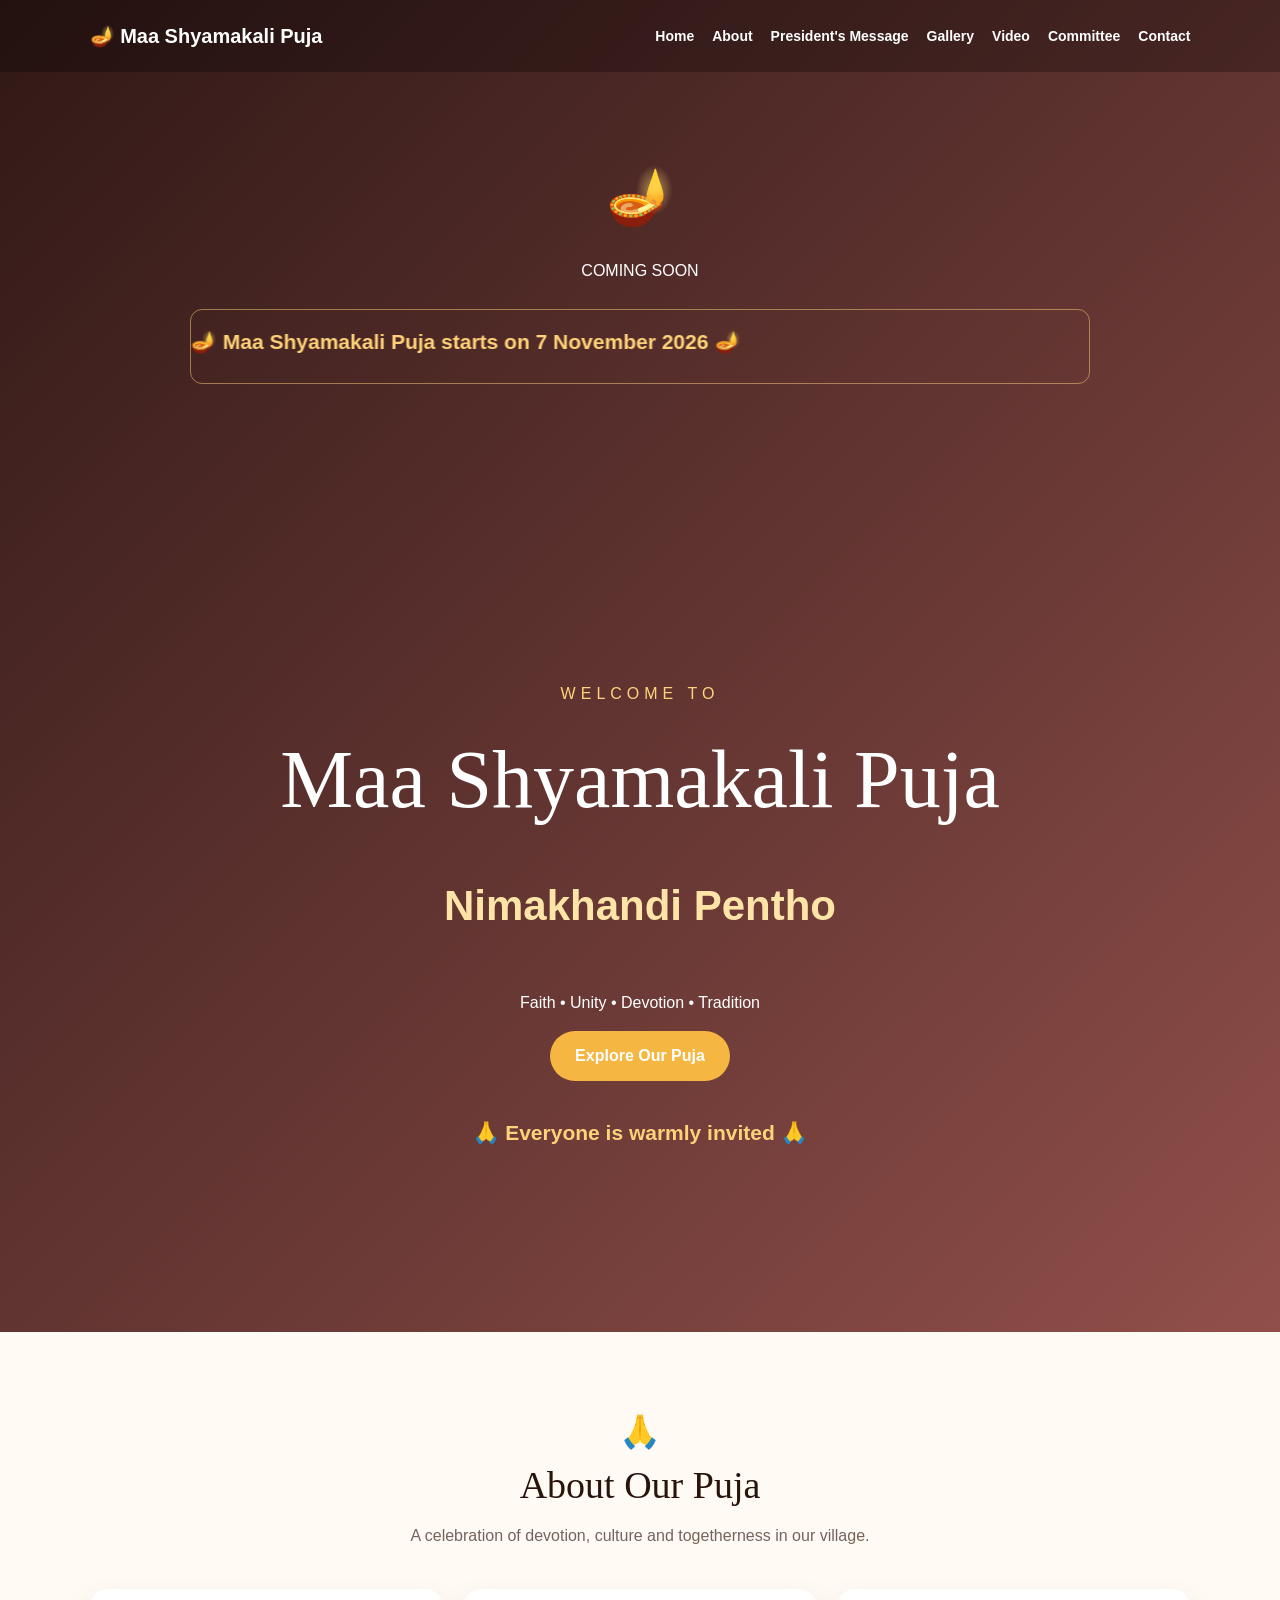
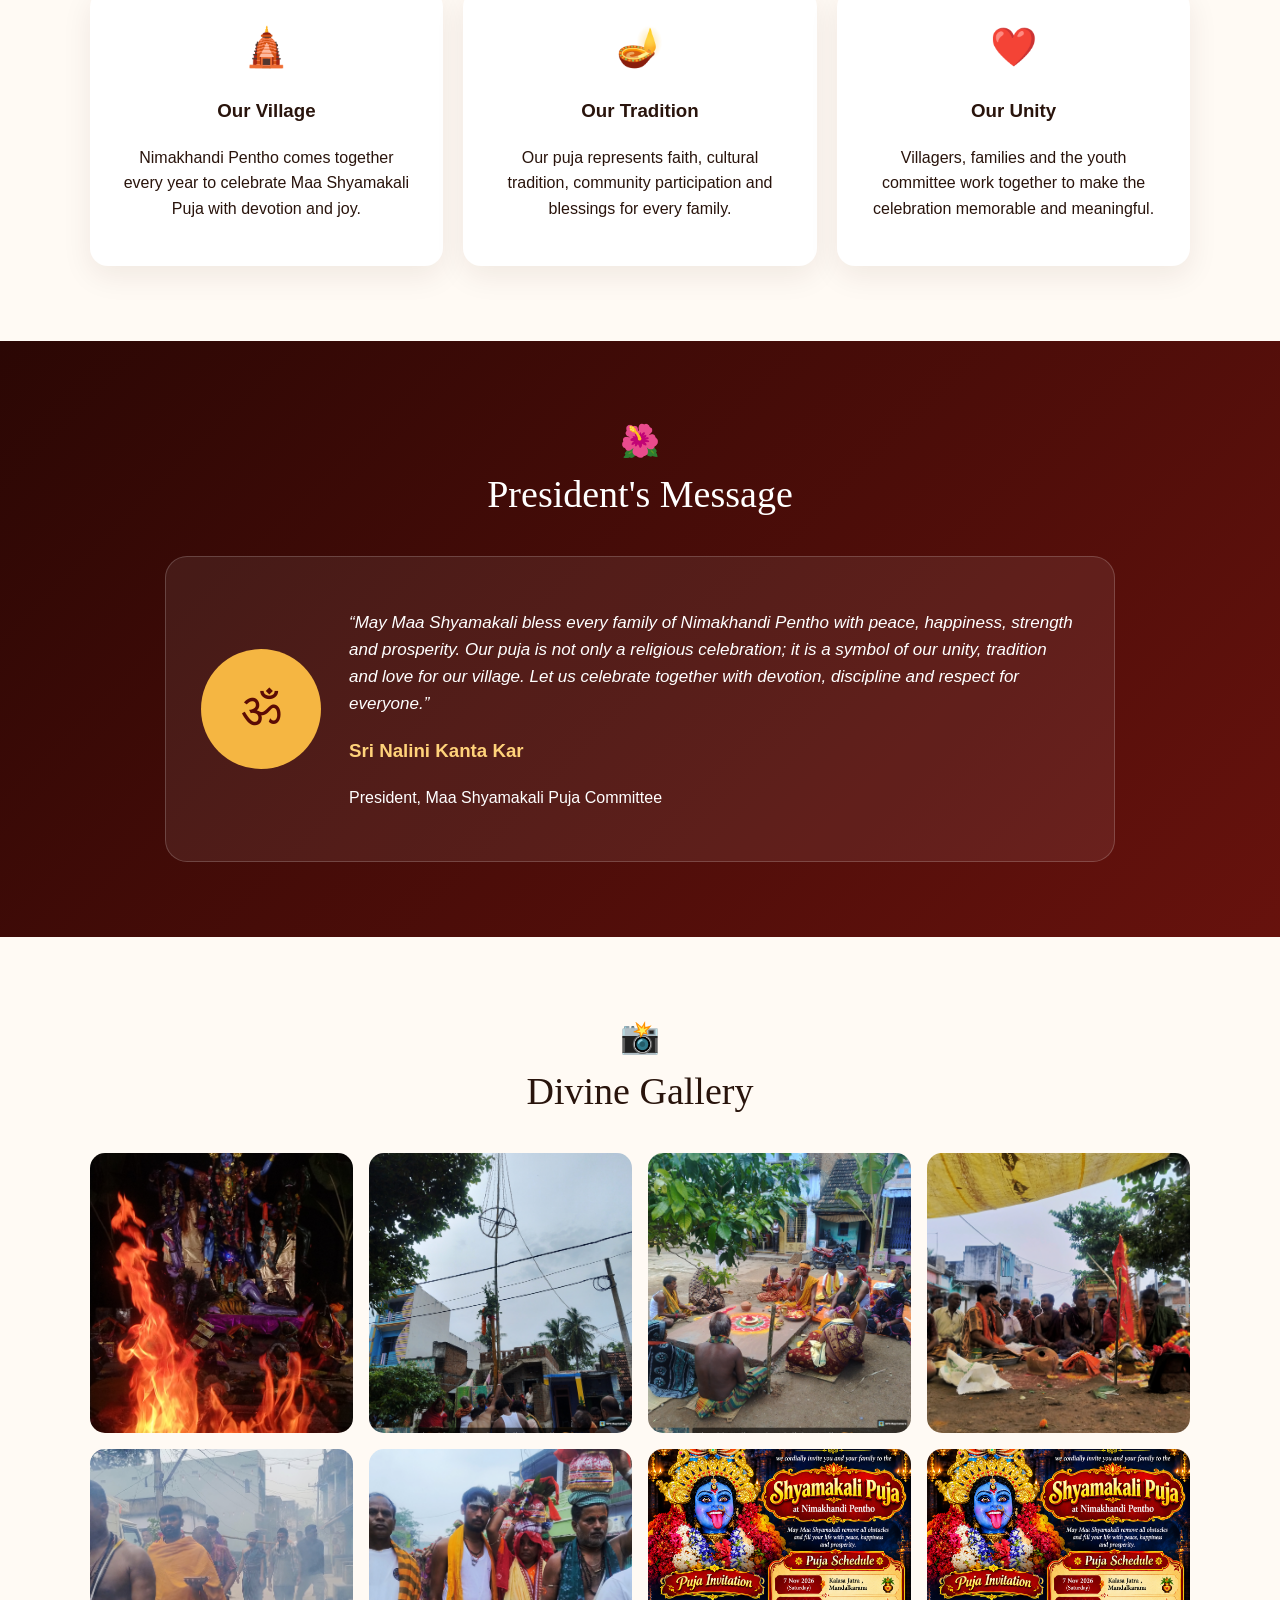
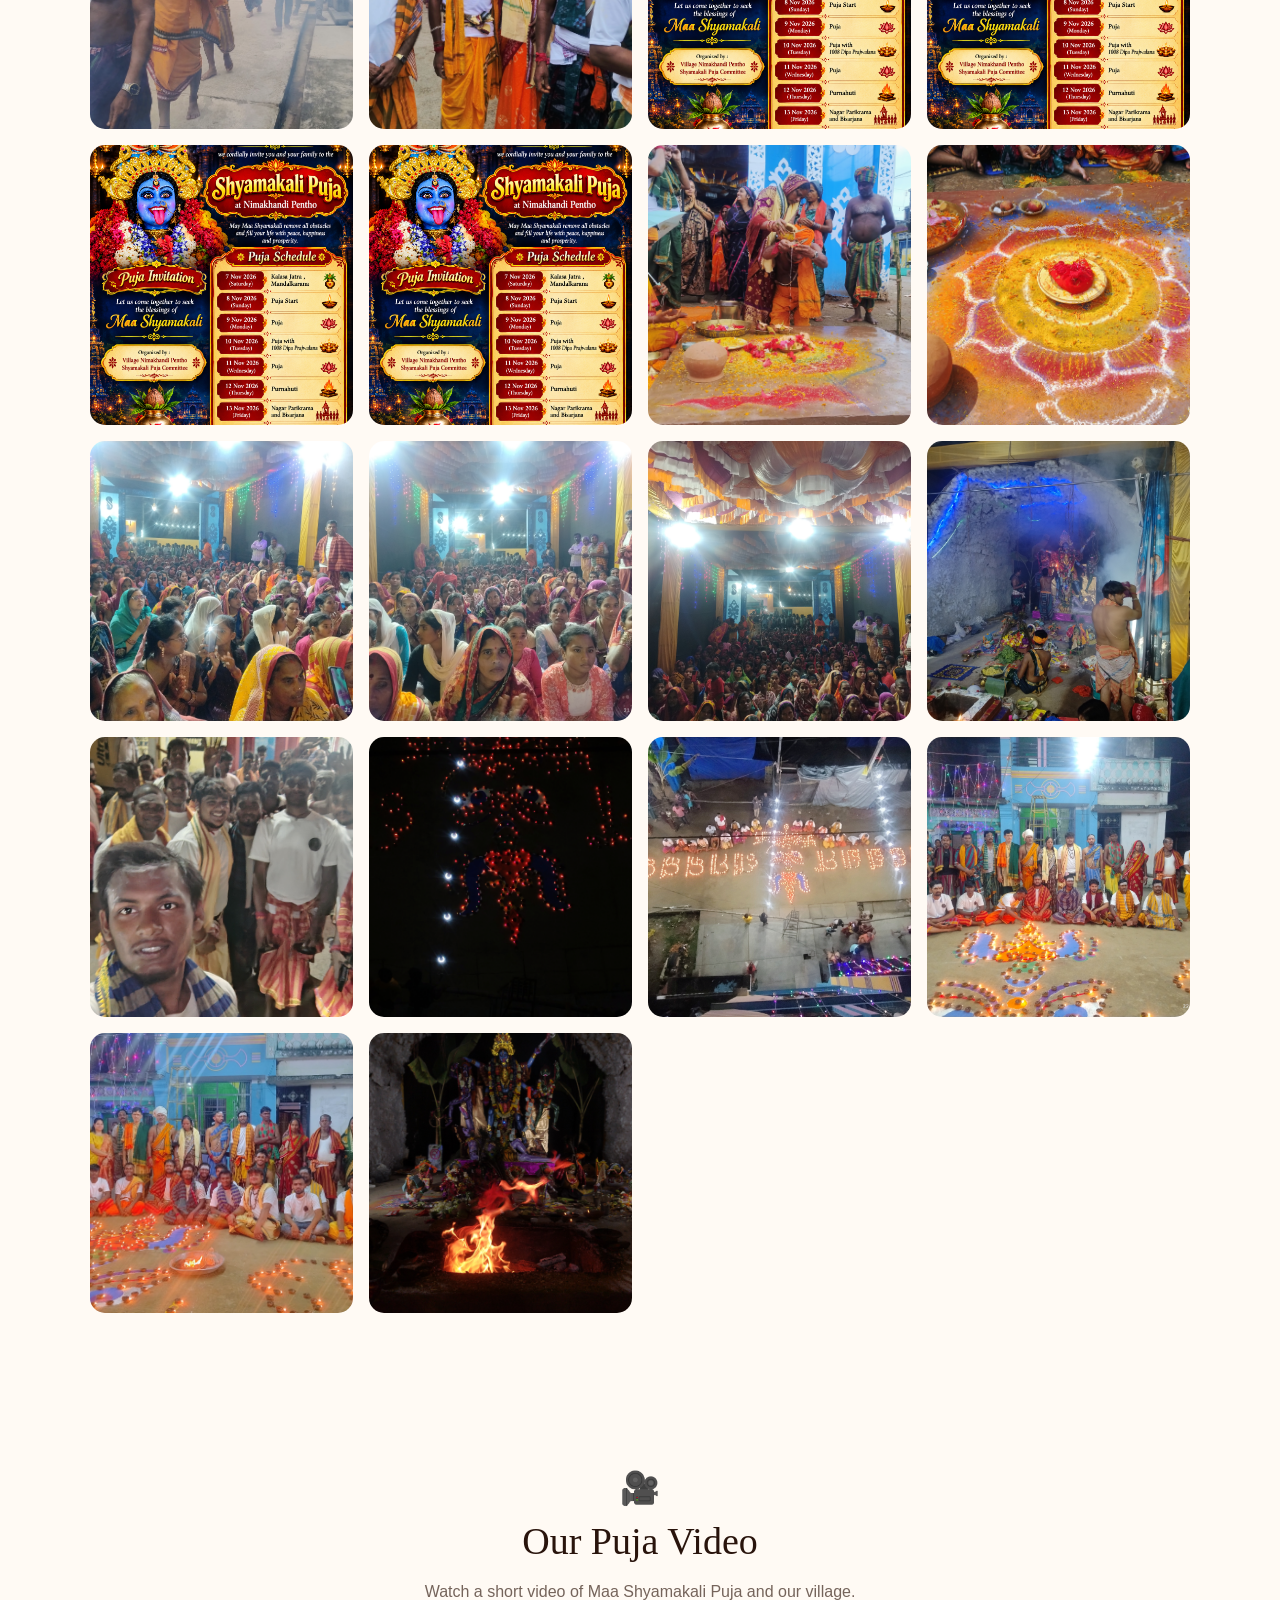
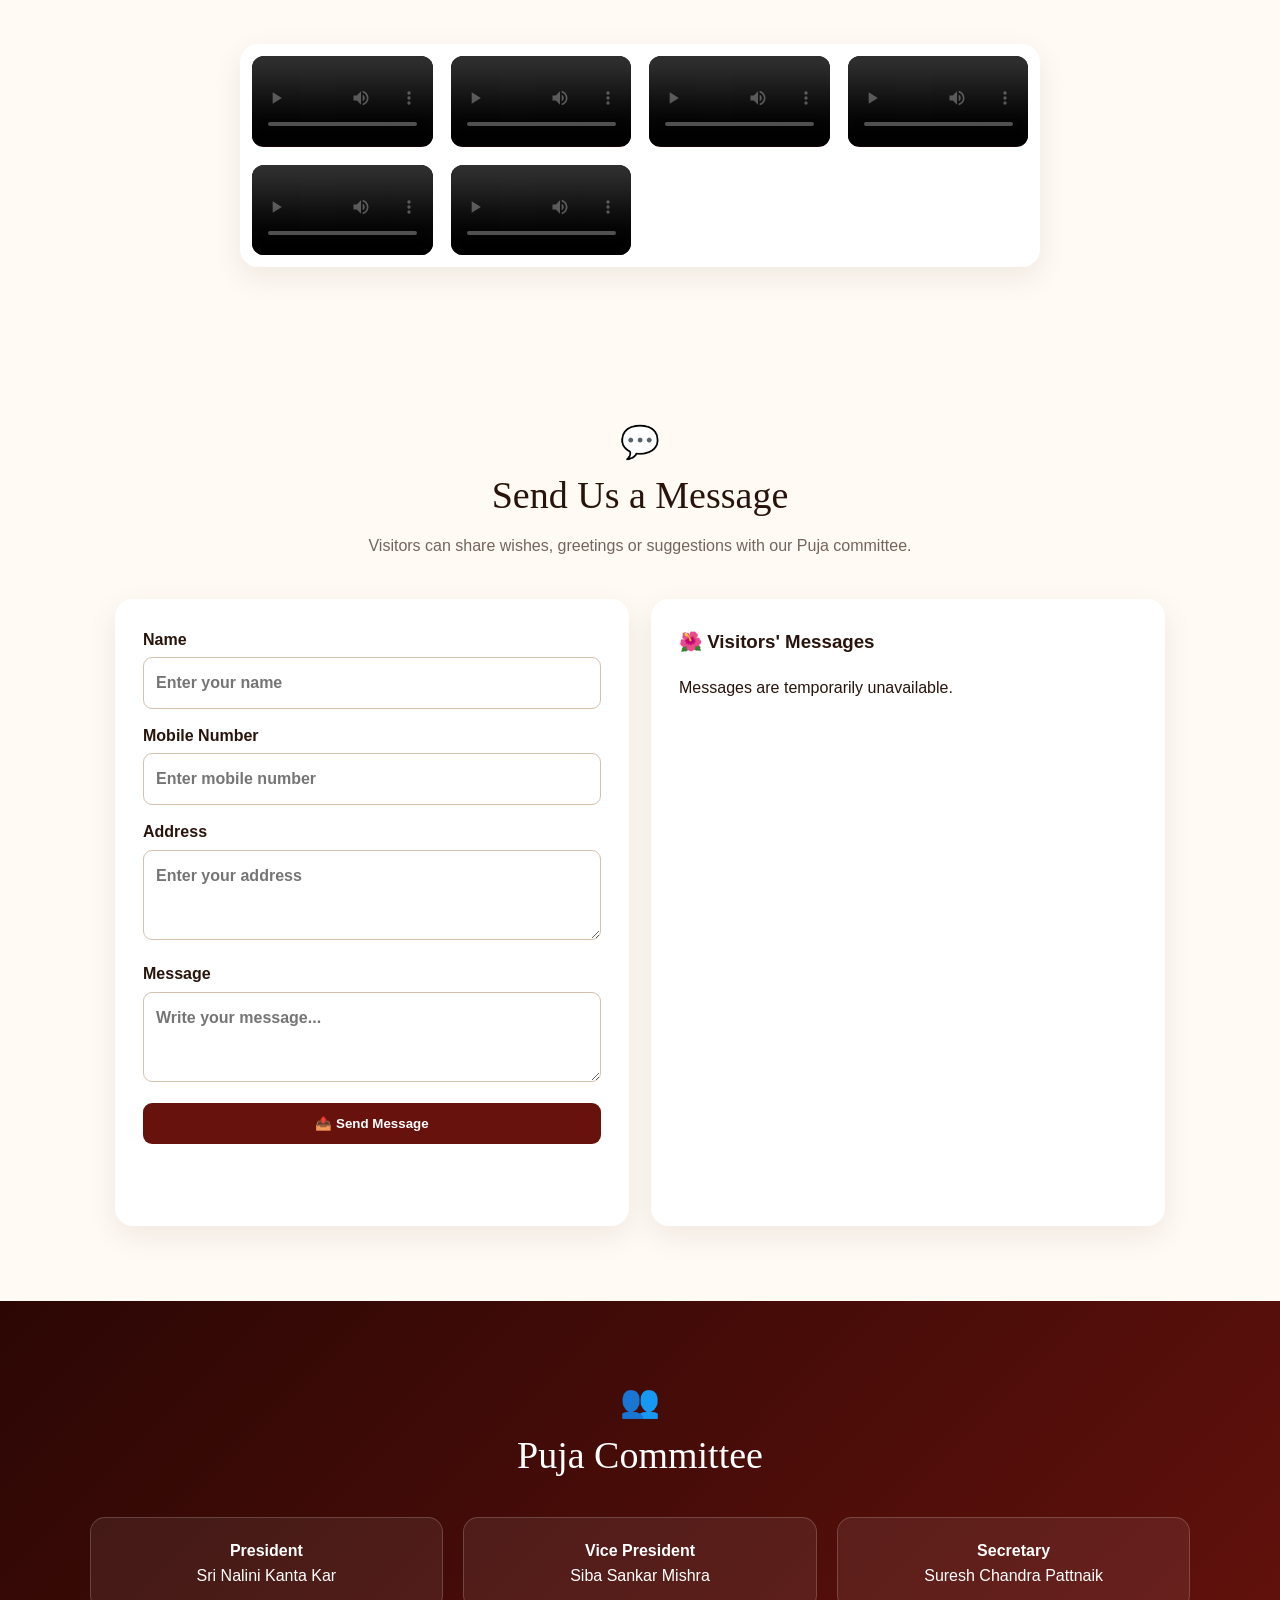
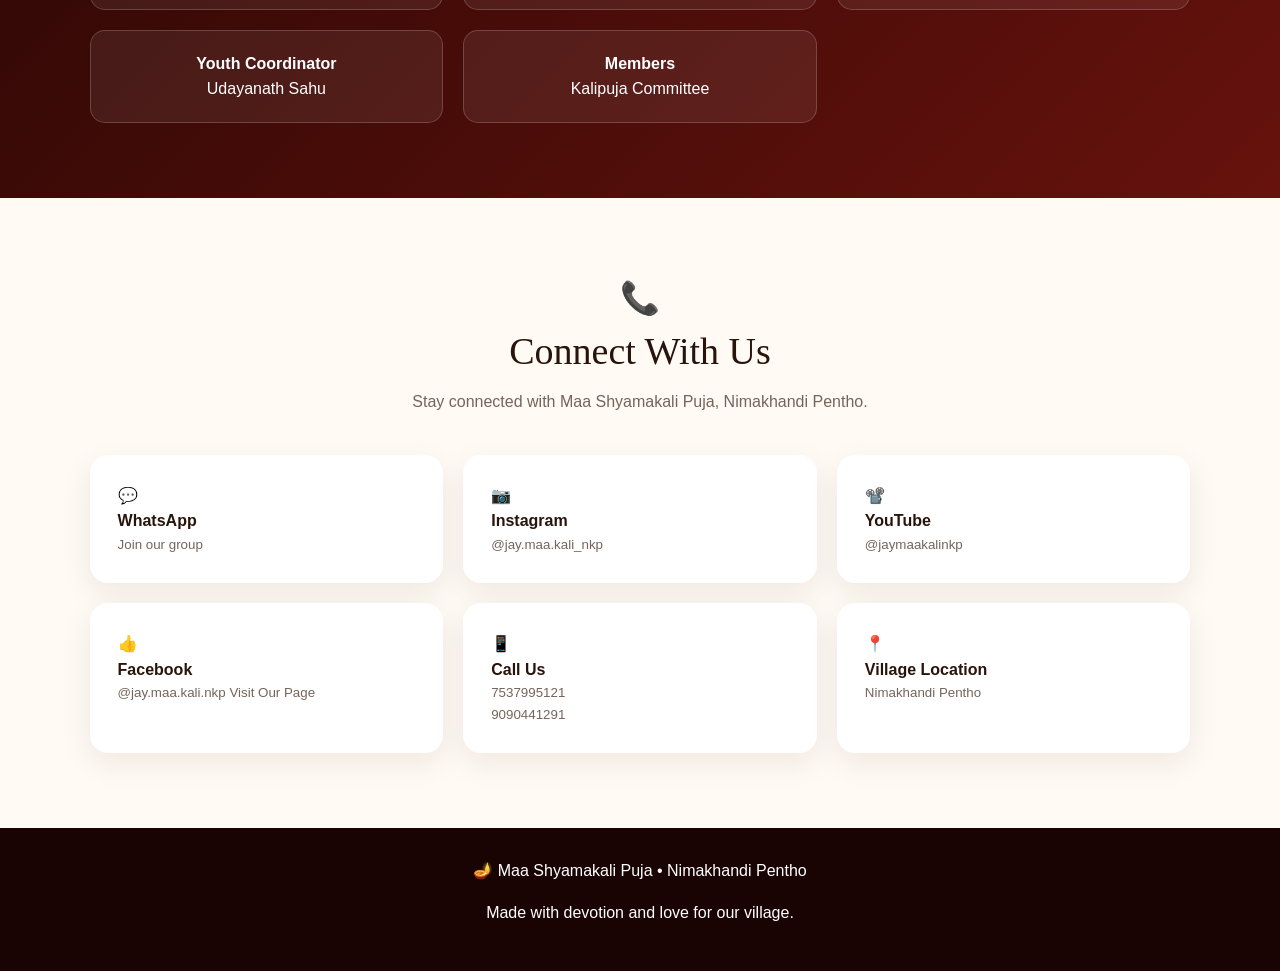
==== commit 3169fb0e: "Update index.html" ====
--- a/index.html
+++ b/index.html
@@ -104,7 +104,10 @@
         <img src=".\8.jpg" alt="Maa Kali devotional artwork">
         <img src=".\10.jpg" alt="Maa Kali">
         <img src=".\11.jpg" alt="Maa Kali devotional artwork">
-       \\ <img src=".\199.png" alt="Kali Devi artwork">
+        <img src=".\199.png" alt="Kali Devi artwork">
+        <img src=".\199.png" alt="Kali Devi artwork">
+        <img src=".\199.png" alt="Kali Devi artwork">
+        <img src=".\199.png" alt="Kali Devi artwork">
         <img src=".\12.jpg" alt="Maa Kali devotional artwork">
         <img src=".\13.jpg" alt="Kali Devi artwork">
         <img src=".\14.jpg" alt="Maa Kali">
@@ -131,6 +134,8 @@
         <video controls playsinline preload="metadata">
         <source src=".\266.mp4" type="video/mp4"></video>
         <video controls playsinline preload="metadata">
+        <source src=".\6378.mp4" type="video/mp4"></video>
+        <video controls playsinline preload="metadata">
         <source src=".\2776.mp4" type="video/mp4"></video>
         <video controls playsinline preload="metadata">
         <source src=".\267.mp4" type="video/mp4"></video>
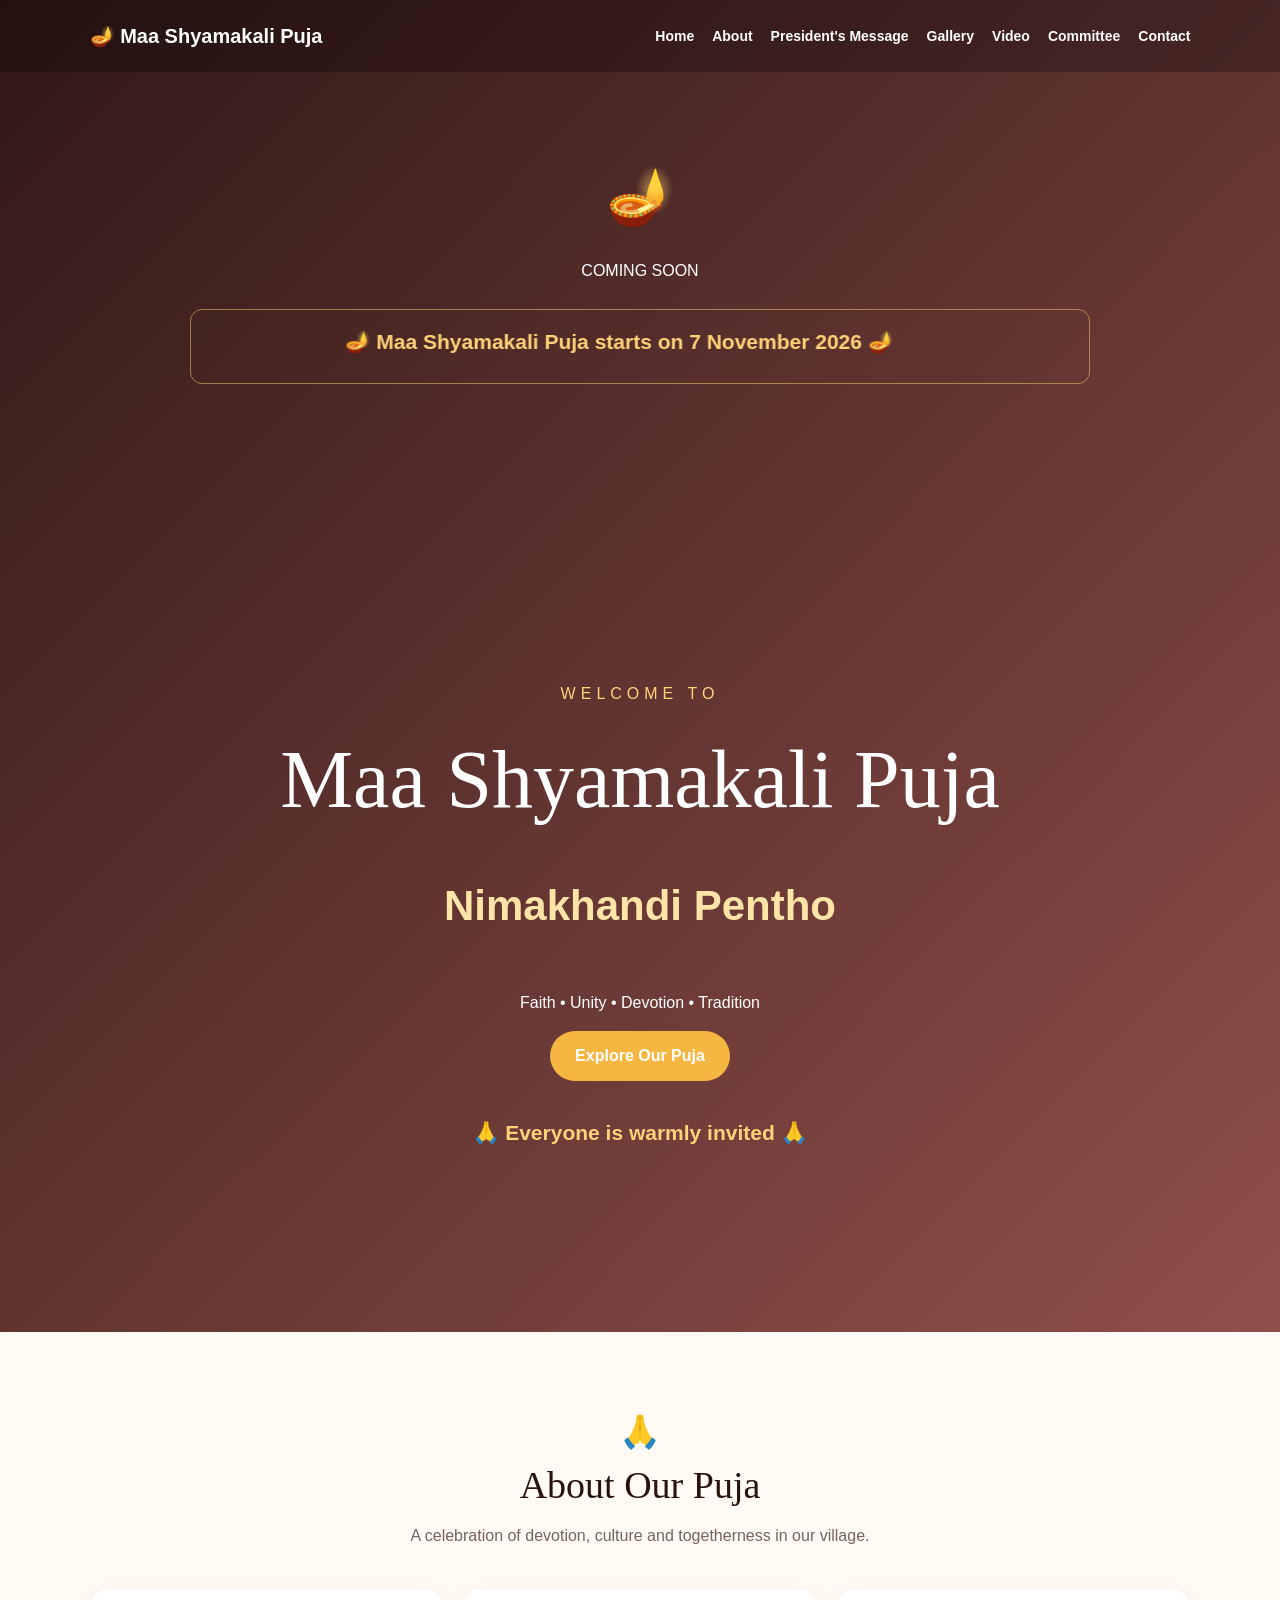
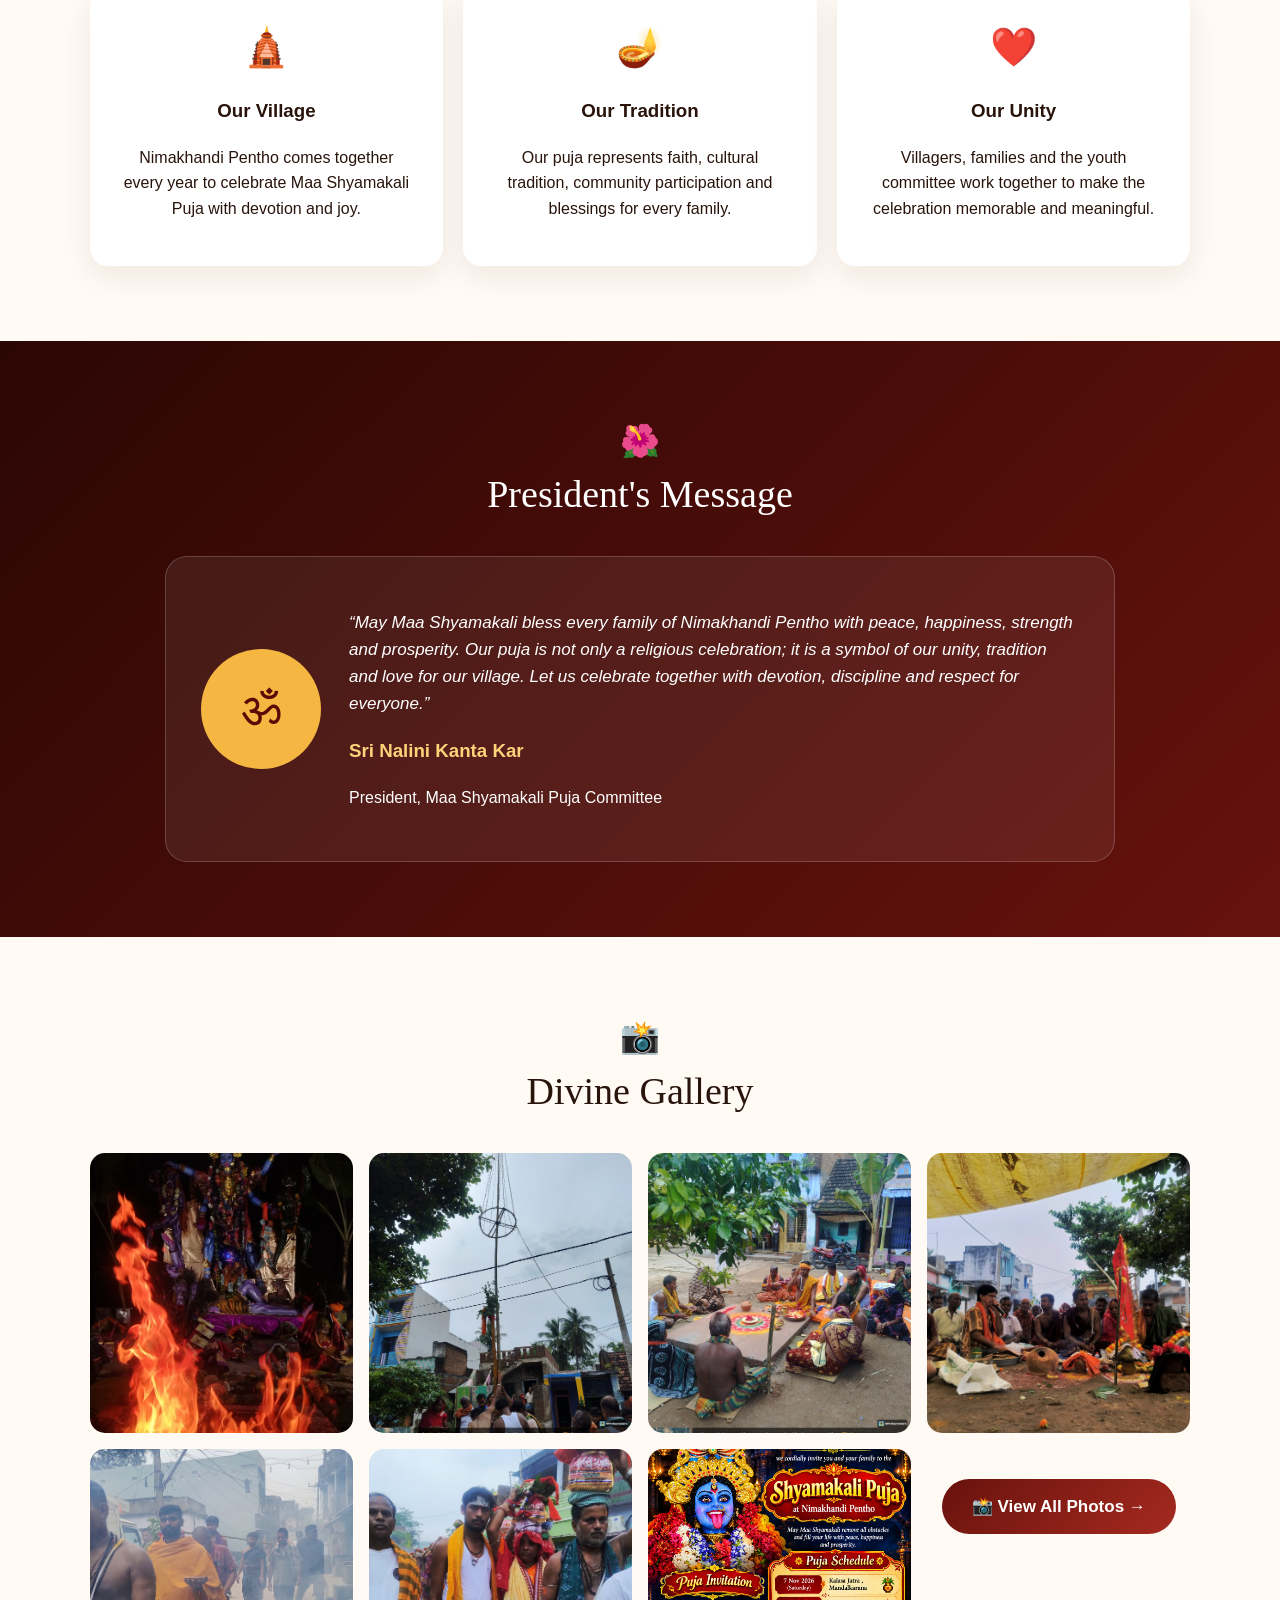
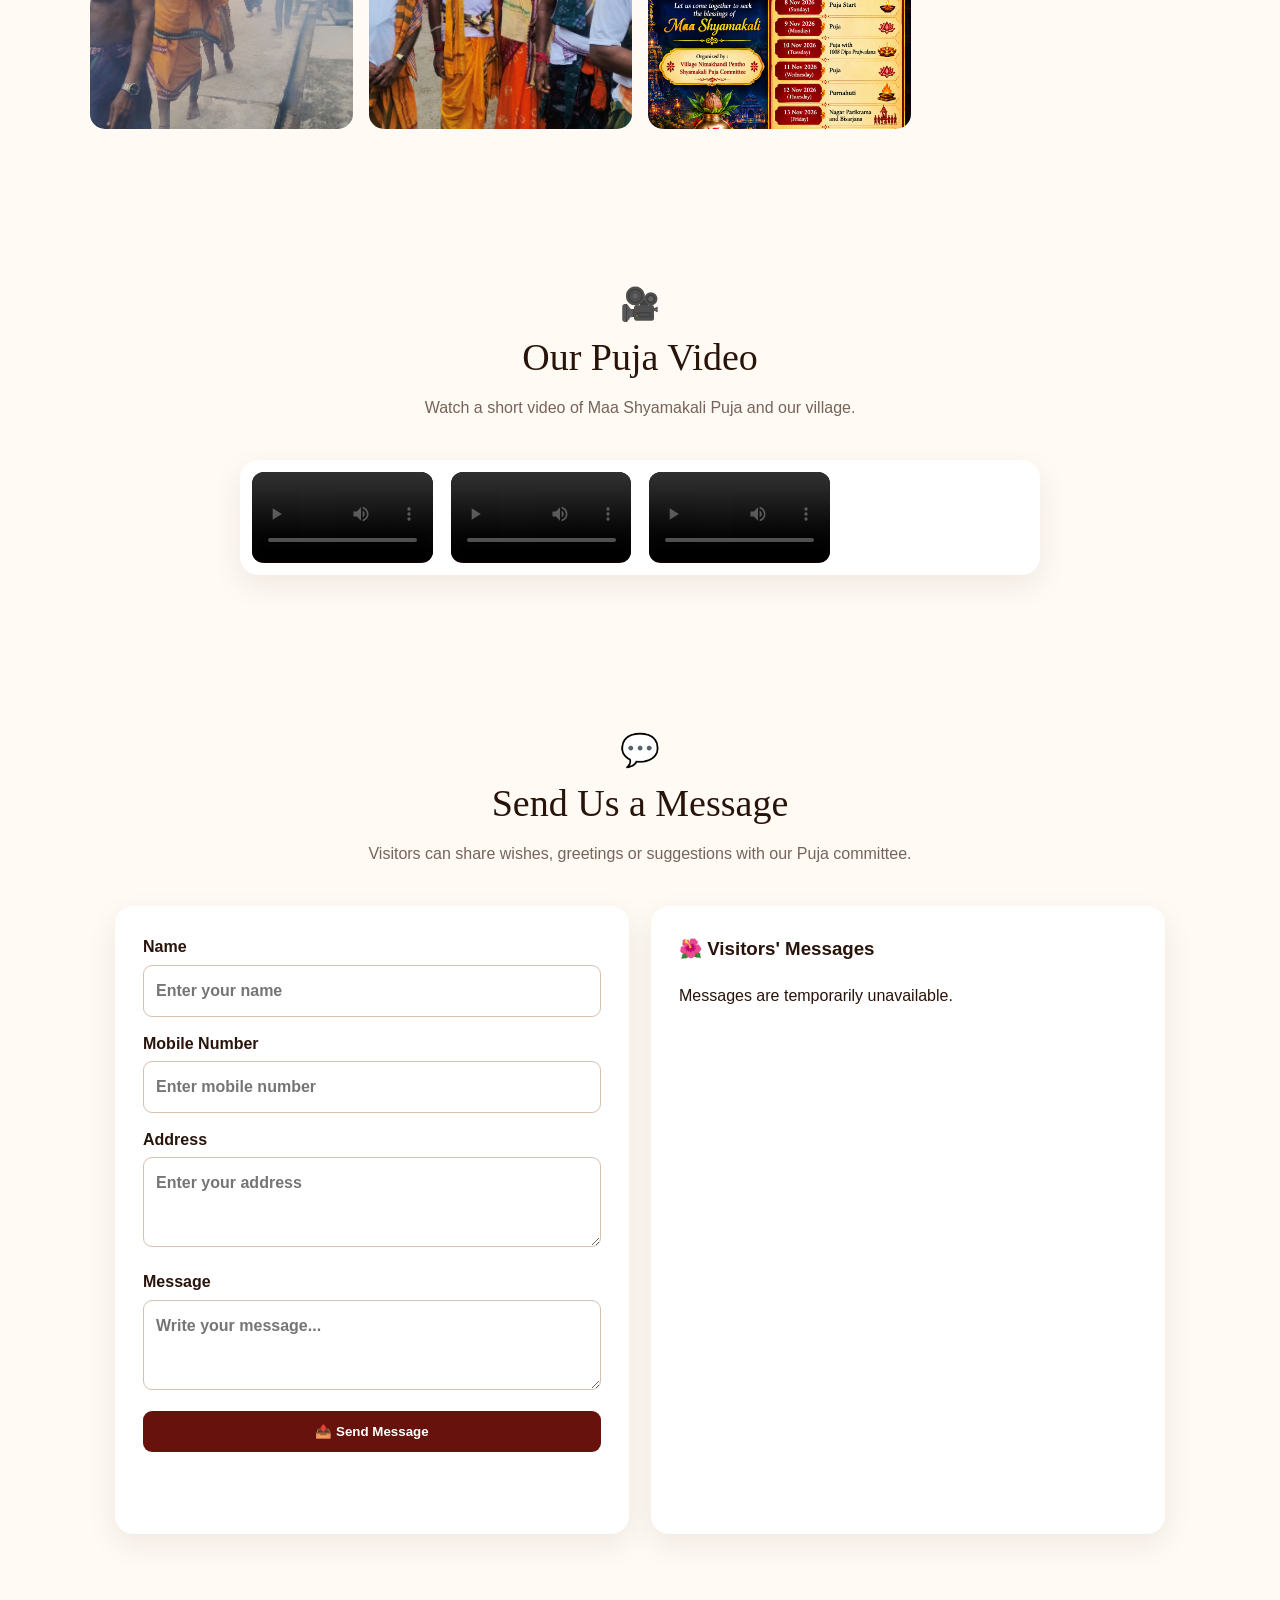
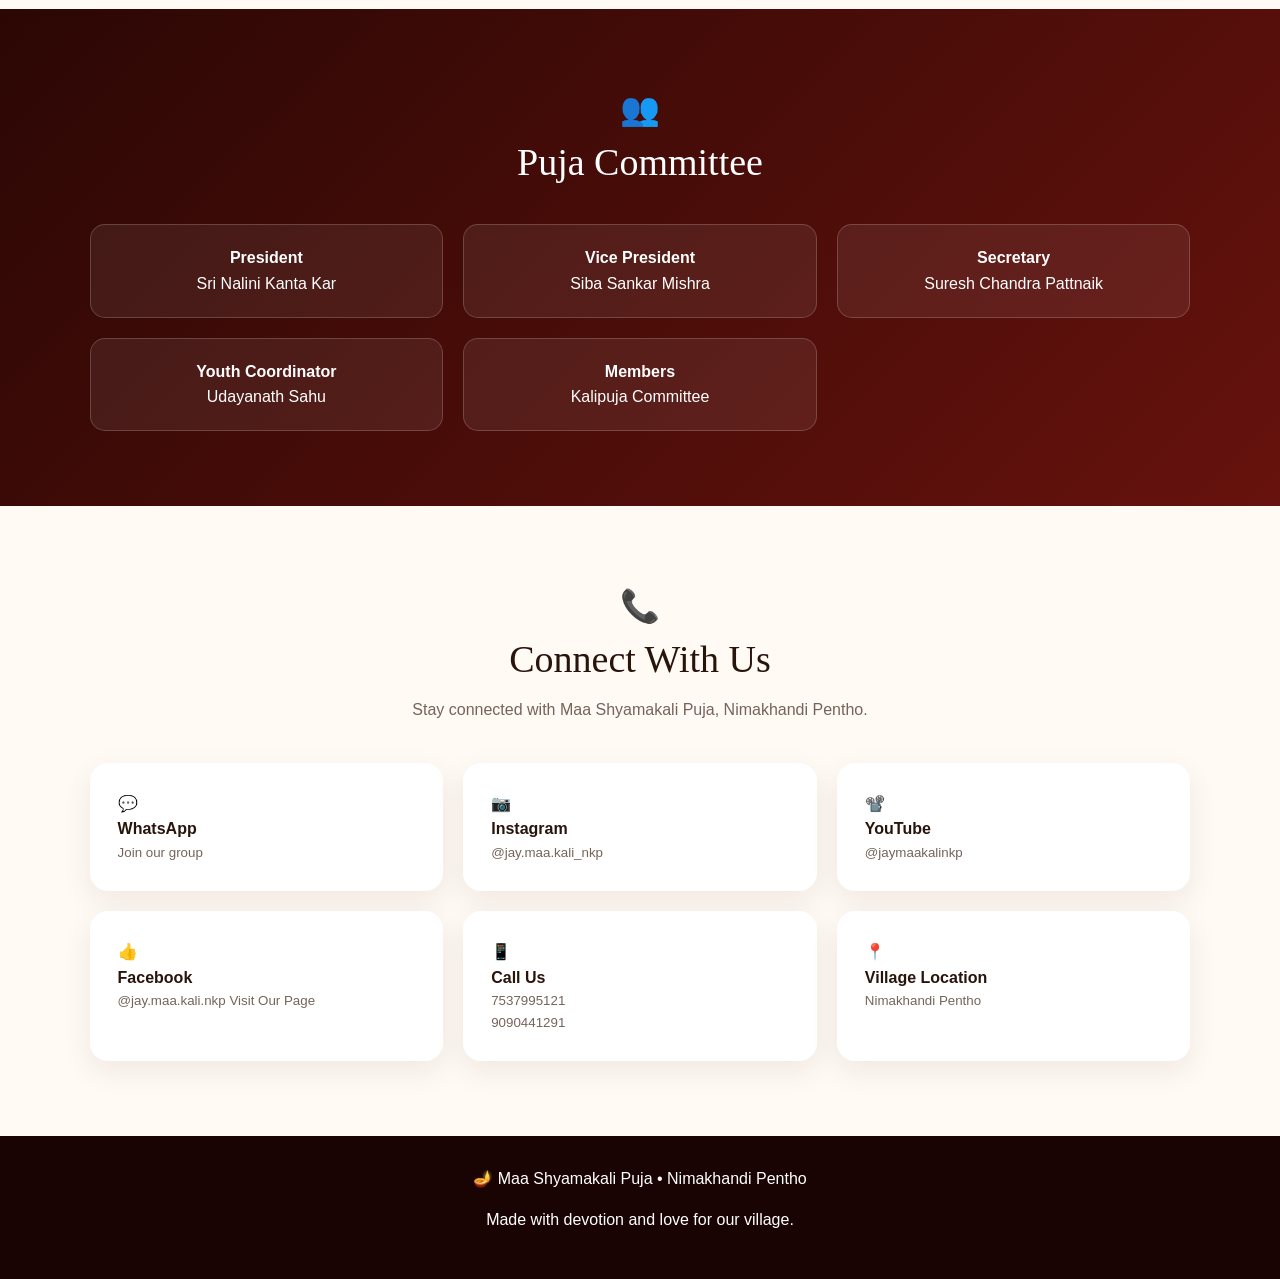
==== commit d45884dc: "Update index.html" ====
--- a/index.html
+++ b/index.html
@@ -105,7 +105,7 @@
         <img src=".\10.jpg" alt="Maa Kali">
         <img src=".\11.jpg" alt="Maa Kali devotional artwork">
         <img src=".\199.png" alt="Kali Devi artwork">
-        <img src=".\199.png" alt="Kali Devi artwork">
+        <!-- <img src=".\199.png" alt="Kali Devi artwork">
         <img src=".\199.png" alt="Kali Devi artwork">
         <img src=".\199.png" alt="Kali Devi artwork">
         <img src=".\12.jpg" alt="Maa Kali devotional artwork">
@@ -119,7 +119,12 @@
         <img src=".\20.jpg" alt="Maa Kali">
         <img src=".\21.jpg" alt="Maa Kali">
         <img src=".\22.jpg" alt="Maa Kali">
-        <img src=".\23.jpg" alt="Maa Kali">
+        <img src=".\23.jpg" alt="Maa Kali"> -->
+        <div class="view-all-container">
+    <a href="gallery.html" class="view-all-btn">
+        📸 View All Photos →
+    </a>
+</div>
         </div>
       </div>
     </section>
@@ -136,13 +141,18 @@
         <video controls playsinline preload="metadata">
         <source src=".\6378.mp4" type="video/mp4"></video>
         <video controls playsinline preload="metadata">
-        <source src=".\2776.mp4" type="video/mp4"></video>
+        <!-- <source src=".\2776.mp4" type="video/mp4"></video>
         <video controls playsinline preload="metadata">
         <source src=".\267.mp4" type="video/mp4"></video>
         <video controls playsinline preload="metadata">
         <source src=".\268.mp4" type="video/mp4"></video>
         <video controls playsinline preload="metadata">
-        <source src=".\269.mp4" type="video/mp4"></video>
+        <source src=".\269.mp4" type="video/mp4"></video> -->
+        <div class="view-all-container">
+    <a href="videos.html" class="view-all-btn">
+        🎥 View All Videos →
+    </a>
+</div>  
       </div>
     </section>
 
--- a/style.css
+++ b/style.css
@@ -4,107 +4,107 @@
 a{text-decoration:none;color:inherit}
 .hero{min-height:100vh;color:white;background:linear-gradient(135deg,rgba(30,5,3,.92),rgba(102,13,9,.72)),url("https://commons.wikimedia.org/wiki/Special:FilePath/Kali_by_Raja_Ravi_Varma.jpg") center/cover}
 .navbar{height:72px;padding:0 7%;display:flex;align-items:center;justify-content:space-between;background:#0004;position:sticky;top:0;z-index:5}
-.brand{font-weight:bold;font-size:20px}.nav-links{display:flex;gap:18px}
-
-/* Coming Soon Section */
-.coming-soon {
-    padding: 80px 7%;
-    text-align: center;
-    //background: linear-gradient(135deg, #3a0804, #7b170f);
-    color: white;
-    overflow: hidden;
-}
-
-.coming-content {
-    max-width: 900px;
-    margin: auto;
-}
-
-.coming-icon {
-    font-size: 55px;
-}
-
-.coming-label {
-    color: #ffd27a;
-    font-size: 18px;
-    font-weight: bold;
-    letter-spacing: 5px;
-}
-
-.coming-soon > .coming-content > h2 {
-    font-family: Georgia, serif;
-    font-size: clamp(35px, 6vw, 60px);
-    color: #ffe1a1;
-    margin: 10px 0 30px;
-}
-
-/* Scrolling Date */
-.date-marquee {
-    //background: rgba(255, 255, 255, 0.1);
-    border: 1px solid rgba(255, 210, 122, 0.5);
-    border-radius: 12px;
-    padding: 15px 0;
-    margin: 25px auto 40px;
-    color: #ffd27a;
-    font-size: 21px;
-    font-weight: bold;
-}
-
-/* Special Attraction */
-.special-attraction {
-    //background: rgba(255, 255, 255, 0.1);
-    border: 1px solid rgba(255, 255, 255, 0.25);
-    border-radius: 20px;
-    padding: 30px;
-    max-width: 650px;
-    margin: auto;
-}
-
-.special-attraction > span {
-    font-size: 50px;
-}
-
-.special-attraction h3 {
-    color: #ffd27a;
-    font-size: 20px;
-    margin: 10px 0;
-    text-transform: uppercase;
-    letter-spacing: 2px;
-}
-
-.special-attraction h2 {
-    font-family: Georgia, serif;
-    font-size: 38px;
-    color: #ffe1a1;
-    margin: 5px 0;
-}
-
-.special-attraction p {
-    color: #f5e5dc;
-    margin-bottom: 0;
-}
-
-.invitation {
-    color: #ffd27a;
-    font-size: 21px;
-    margin-top: 35px;
-}
-
-@media (max-width: 600px) {
-    .coming-soon {
-        padding: 60px 5%;
-    }
-
-    .special-attraction h2 {
-        font-size: 30px;
-    }
-
-    .date-marquee {
-        font-size: 17px;
-    }
-}
-
-
+.brand{font-weight:bold;font-size:20px}.nav-links{display:flex;gap:18px}
+
+/* Coming Soon Section */
+.coming-soon {
+    padding: 80px 7%;
+    text-align: center;
+    //background: linear-gradient(135deg, #3a0804, #7b170f);
+    color: white;
+    overflow: hidden;
+}
+
+.coming-content {
+    max-width: 900px;
+    margin: auto;
+}
+
+.coming-icon {
+    font-size: 55px;
+}
+
+.coming-label {
+    color: #ffd27a;
+    font-size: 18px;
+    font-weight: bold;
+    letter-spacing: 5px;
+}
+
+.coming-soon > .coming-content > h2 {
+    font-family: Georgia, serif;
+    font-size: clamp(35px, 6vw, 60px);
+    color: #ffe1a1;
+    margin: 10px 0 30px;
+}
+
+/* Scrolling Date */
+.date-marquee {
+    //background: rgba(255, 255, 255, 0.1);
+    border: 1px solid rgba(255, 210, 122, 0.5);
+    border-radius: 12px;
+    padding: 15px 0;
+    margin: 25px auto 40px;
+    color: #ffd27a;
+    font-size: 21px;
+    font-weight: bold;
+}
+
+/* Special Attraction */
+.special-attraction {
+    //background: rgba(255, 255, 255, 0.1);
+    border: 1px solid rgba(255, 255, 255, 0.25);
+    border-radius: 20px;
+    padding: 30px;
+    max-width: 650px;
+    margin: auto;
+}
+
+.special-attraction > span {
+    font-size: 50px;
+}
+
+.special-attraction h3 {
+    color: #ffd27a;
+    font-size: 20px;
+    margin: 10px 0;
+    text-transform: uppercase;
+    letter-spacing: 2px;
+}
+
+.special-attraction h2 {
+    font-family: Georgia, serif;
+    font-size: 38px;
+    color: #ffe1a1;
+    margin: 5px 0;
+}
+
+.special-attraction p {
+    color: #f5e5dc;
+    margin-bottom: 0;
+}
+
+.invitation {
+    color: #ffd27a;
+    font-size: 21px;
+    margin-top: 35px;
+}
+
+@media (max-width: 600px) {
+    .coming-soon {
+        padding: 60px 5%;
+    }
+
+    .special-attraction h2 {
+        font-size: 30px;
+    }
+
+    .date-marquee {
+        font-size: 17px;
+    }
+}
+
+
 
 .nav-links a{font-size:14px;font-weight:bold}
 .nav-links a:hover{color:#ffd27a}
@@ -135,4 +135,57 @@
 .social-grid a{display:flex;flex-direction:column}.social-grid small{color:#75645b}footer{padding:30px;text-align:center;background:#190403;color:white}.social-grid a:hover{transform:translateY(-3px)}@media(max-width:800px){.menu-btn{display:block}
 .nav-links{display:none;position:absolute;top:72px;left:0;right:0;background:#250604;padding:18px 7%;flex-direction:column}.nav-links.open{display:flex}
 .cards,.committee-grid,.social-grid,.message-layout{grid-template-columns:1fr}.gallery{grid-template-columns:1fr 1fr}.message-box{flex-direction:column;text-align:center}}
-@media(max-width:480px){section{padding:60px 5%}.gallery{grid-template-columns:1fr}.gallery img,.upload-card{height:230px}.hero h1{font-size:44px}}+@media(max-width:480px){section{padding:60px 5%}.gallery{grid-template-columns:1fr}.gallery img,.upload-card{height:230px}.hero h1{font-size:44px}}
+
+
+
+
+/* View All Buttons */
+
+.view-all-container {
+    text-align: center;
+    margin-top: 30px;
+}
+
+.view-all-btn {
+    display: inline-block;
+    padding: 14px 30px;
+    background: linear-gradient(135deg, #68120d, #a52a20);
+    color: white;
+    border-radius: 30px;
+    font-size: 17px;
+    font-weight: bold;
+    text-decoration: none;
+    transition: 0.3s;
+}
+
+.view-all-btn:hover {
+    background: #d4a017;
+    color: #29140c;
+    transform: scale(1.05);
+}
+
+
+
+
+
+
+.video-gallery {
+    display: grid;
+    grid-template-columns: repeat(2, 1fr);
+    gap: 20px;
+    max-width: 1100px;
+    margin: auto;
+}
+
+.video-gallery video {
+    width: 100%;
+    border-radius: 15px;
+    background: black;
+}
+
+@media (max-width: 700px) {
+    .video-gallery {
+        grid-template-columns: 1fr;
+    }
+}
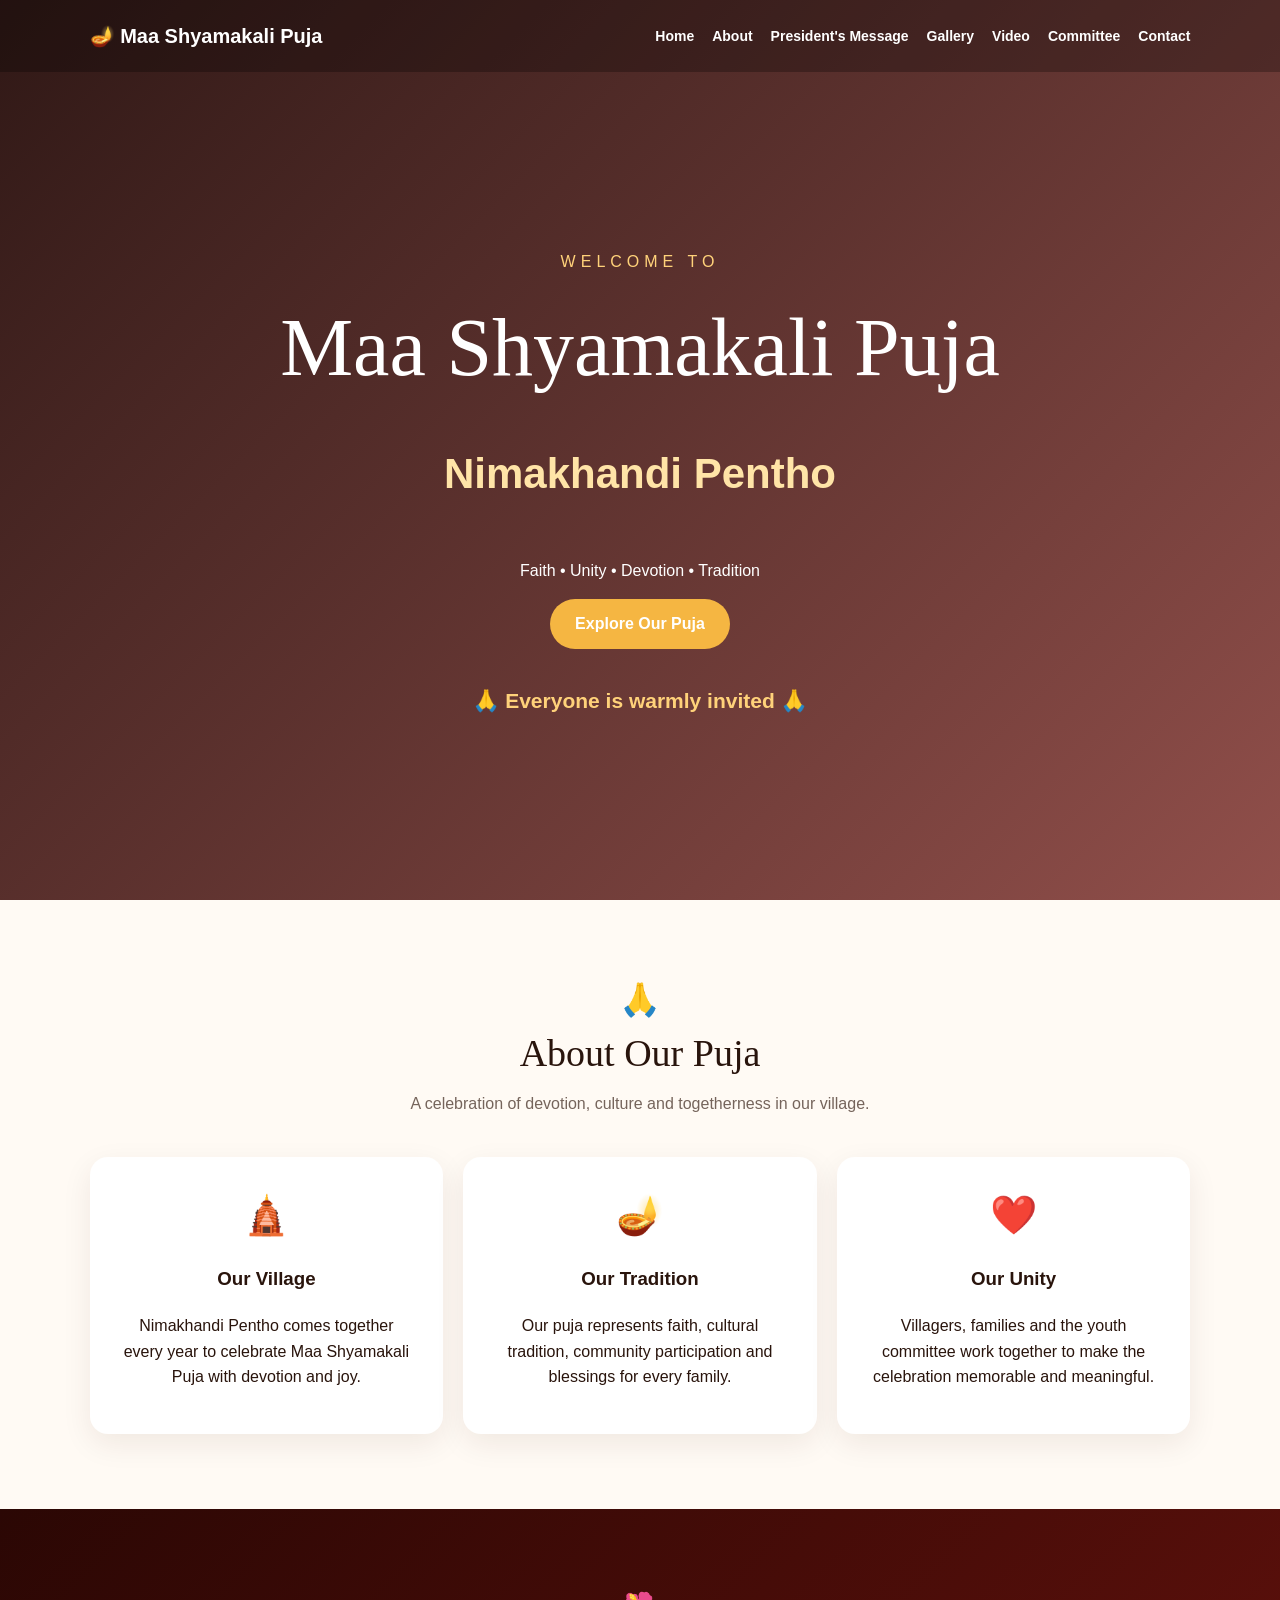
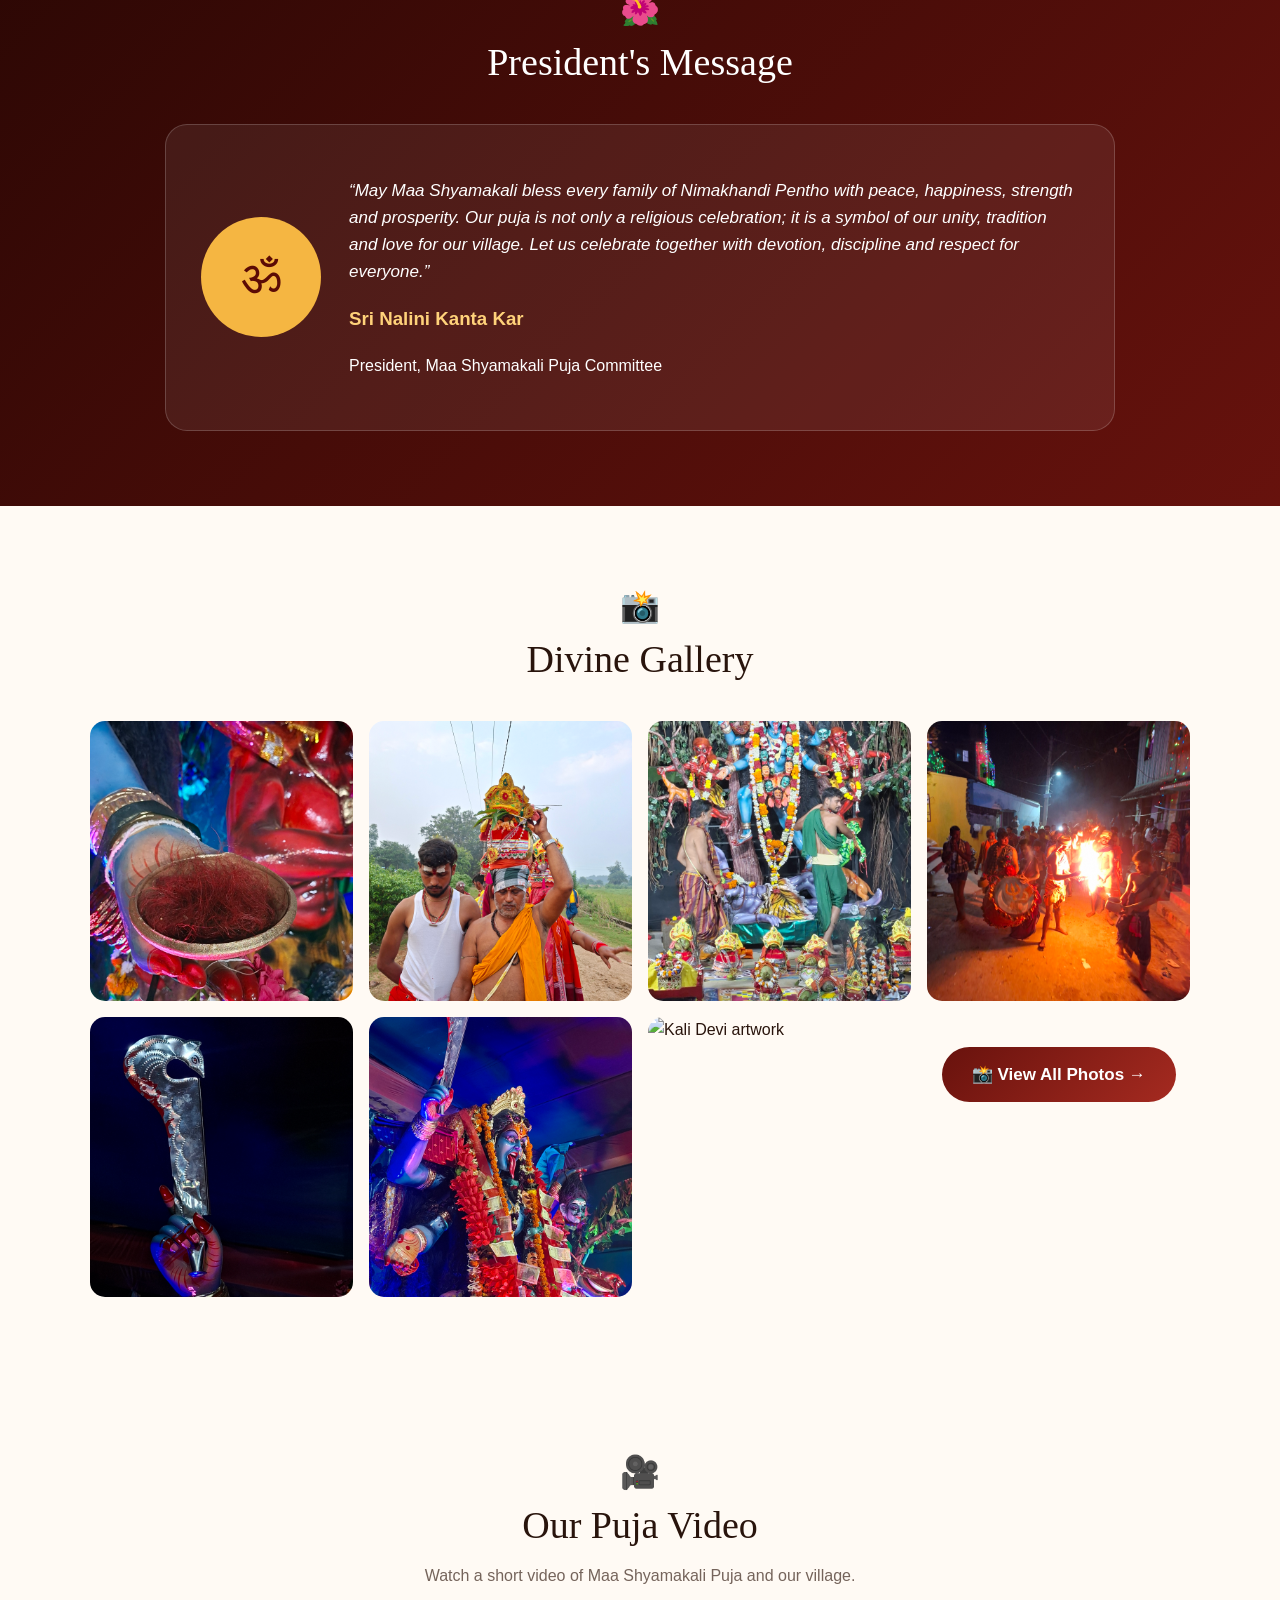
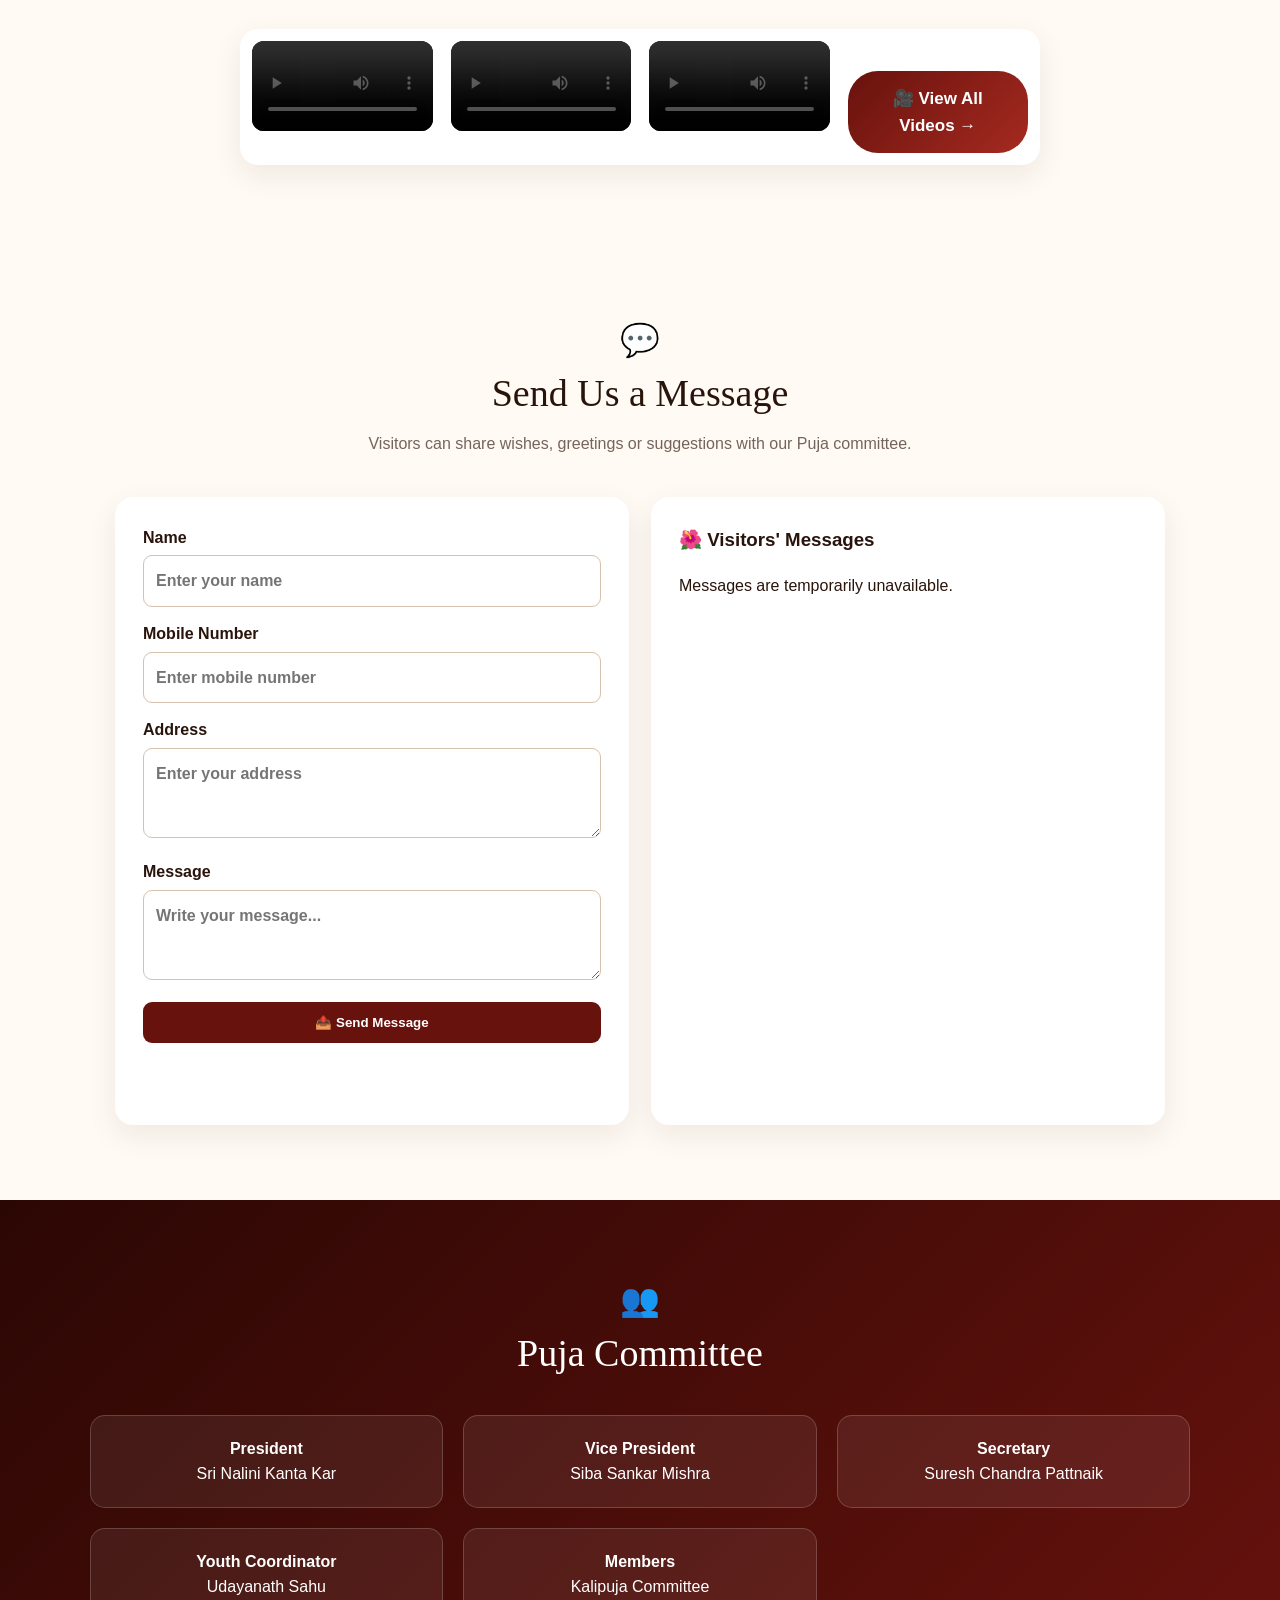
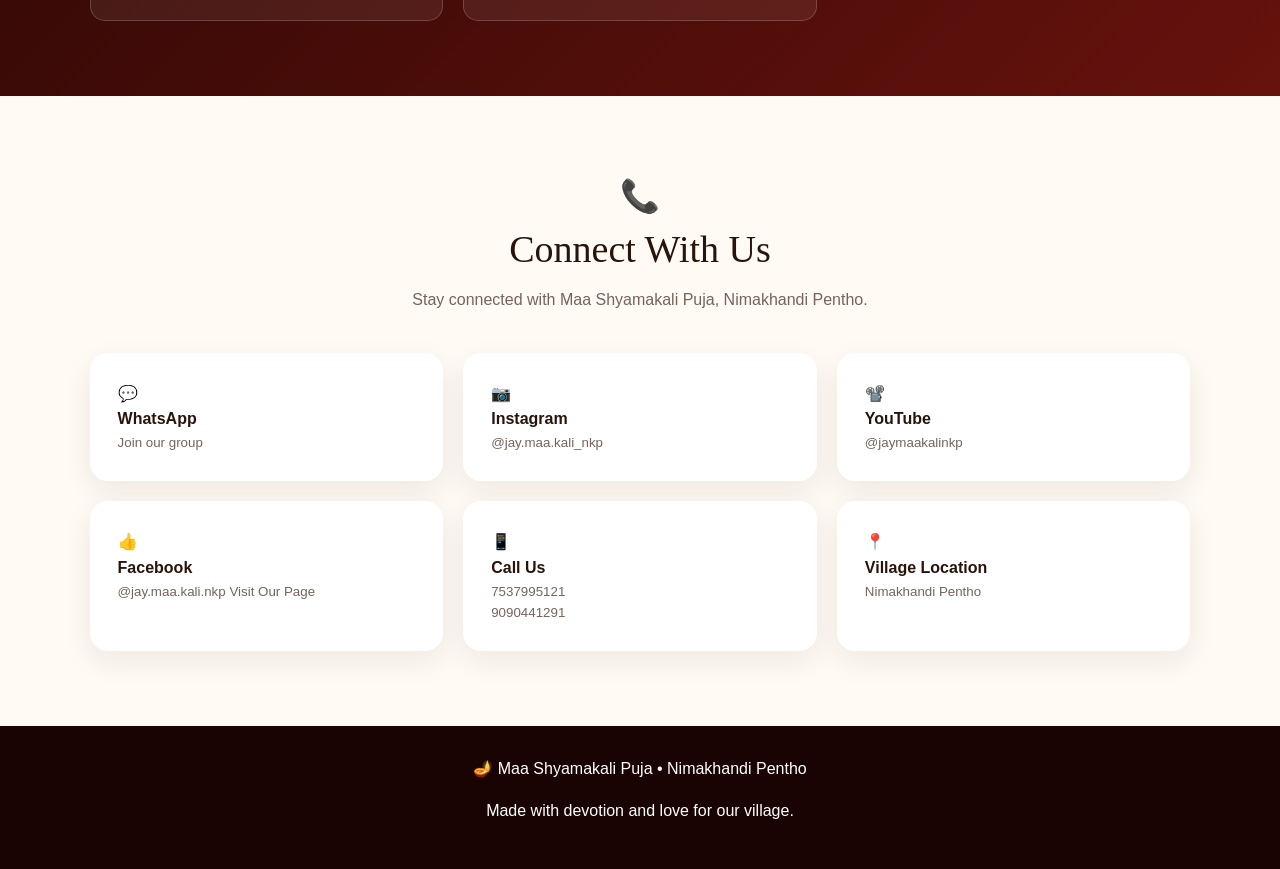
==== commit 4adbcd92: "Update index.html" ====
--- a/index.html
+++ b/index.html
@@ -24,7 +24,7 @@
     </nav>
 
 <!-- Coming Soon Section -->
-<section class="coming-soon" id="coming-soon">
+<!-- <section class="coming-soon" id="coming-soon">
     <div class="coming-content">
 
         <div class="coming-icon">🪔</div>
@@ -32,14 +32,14 @@
         <p class="coming-label"><center>COMING SOON</center></p>
 
         <!-- Scrolling Puja Date -->
-        <div class="date-marquee">
+        <!-- <div class="date-marquee">
             <marquee behavior="alternate" direction="centre" scrollamount="6">
                 🪔 Maa Shyamakali Puja starts on 7 November 2026 🪔
             </marquee>
         </div>
 
    
-</section>
+</section>  -->
 
     <div class="hero-content">
       <p class="small-title">WELCOME TO</p>
@@ -98,13 +98,13 @@
         <h2>Divine Gallery</h2>
       </div>
       <div class="gallery">
-        <img src=".\2.jpg" alt="Maa Kali devotional artwork">
-        <img src=".\4.jpg" alt="Maa Kali">
-        <img src=".\6.jpg" alt="Kali Devi artwork">
-        <img src=".\8.jpg" alt="Maa Kali devotional artwork">
-        <img src=".\10.jpg" alt="Maa Kali">
+        <img src=".\0.jpg" alt="Maa Kali devotional artwork">
+        <img src=".\1.jpg" alt="Maa Kali">
+        <img src=".\5.jpg" alt="Kali Devi artwork">
+        <img src=".\7.jpg" alt="Maa Kali devotional artwork">
+        <img src=".\9.jpg" alt="Maa Kali">
         <img src=".\11.jpg" alt="Maa Kali devotional artwork">
-        <img src=".\199.png" alt="Kali Devi artwork">
+        <img src=".\12.png" alt="Kali Devi artwork">
         <!-- <img src=".\199.png" alt="Kali Devi artwork">
         <img src=".\199.png" alt="Kali Devi artwork">
         <img src=".\199.png" alt="Kali Devi artwork">
@@ -137,12 +137,12 @@
       </div>
       <div class="video-card">
         <video controls playsinline preload="metadata">
-        <source src=".\266.mp4" type="video/mp4"></video>
-        <video controls playsinline preload="metadata">
-        <source src=".\6378.mp4" type="video/mp4"></video>
-        <video controls playsinline preload="metadata">
-        <!-- <source src=".\2776.mp4" type="video/mp4"></video>
-        <video controls playsinline preload="metadata">
+        <source src=".\16.mp4" type="video/mp4"></video>
+        <video controls playsinline preload="metadata">
+        <source src=".\116.mp4" type="video/mp4"></video>
+        <video controls playsinline preload="metadata">
+        <source src=".\114.mp4" type="video/mp4"></video>
+        <!-- <video controls playsinline preload="metadata">
         <source src=".\267.mp4" type="video/mp4"></video>
         <video controls playsinline preload="metadata">
         <source src=".\268.mp4" type="video/mp4"></video>
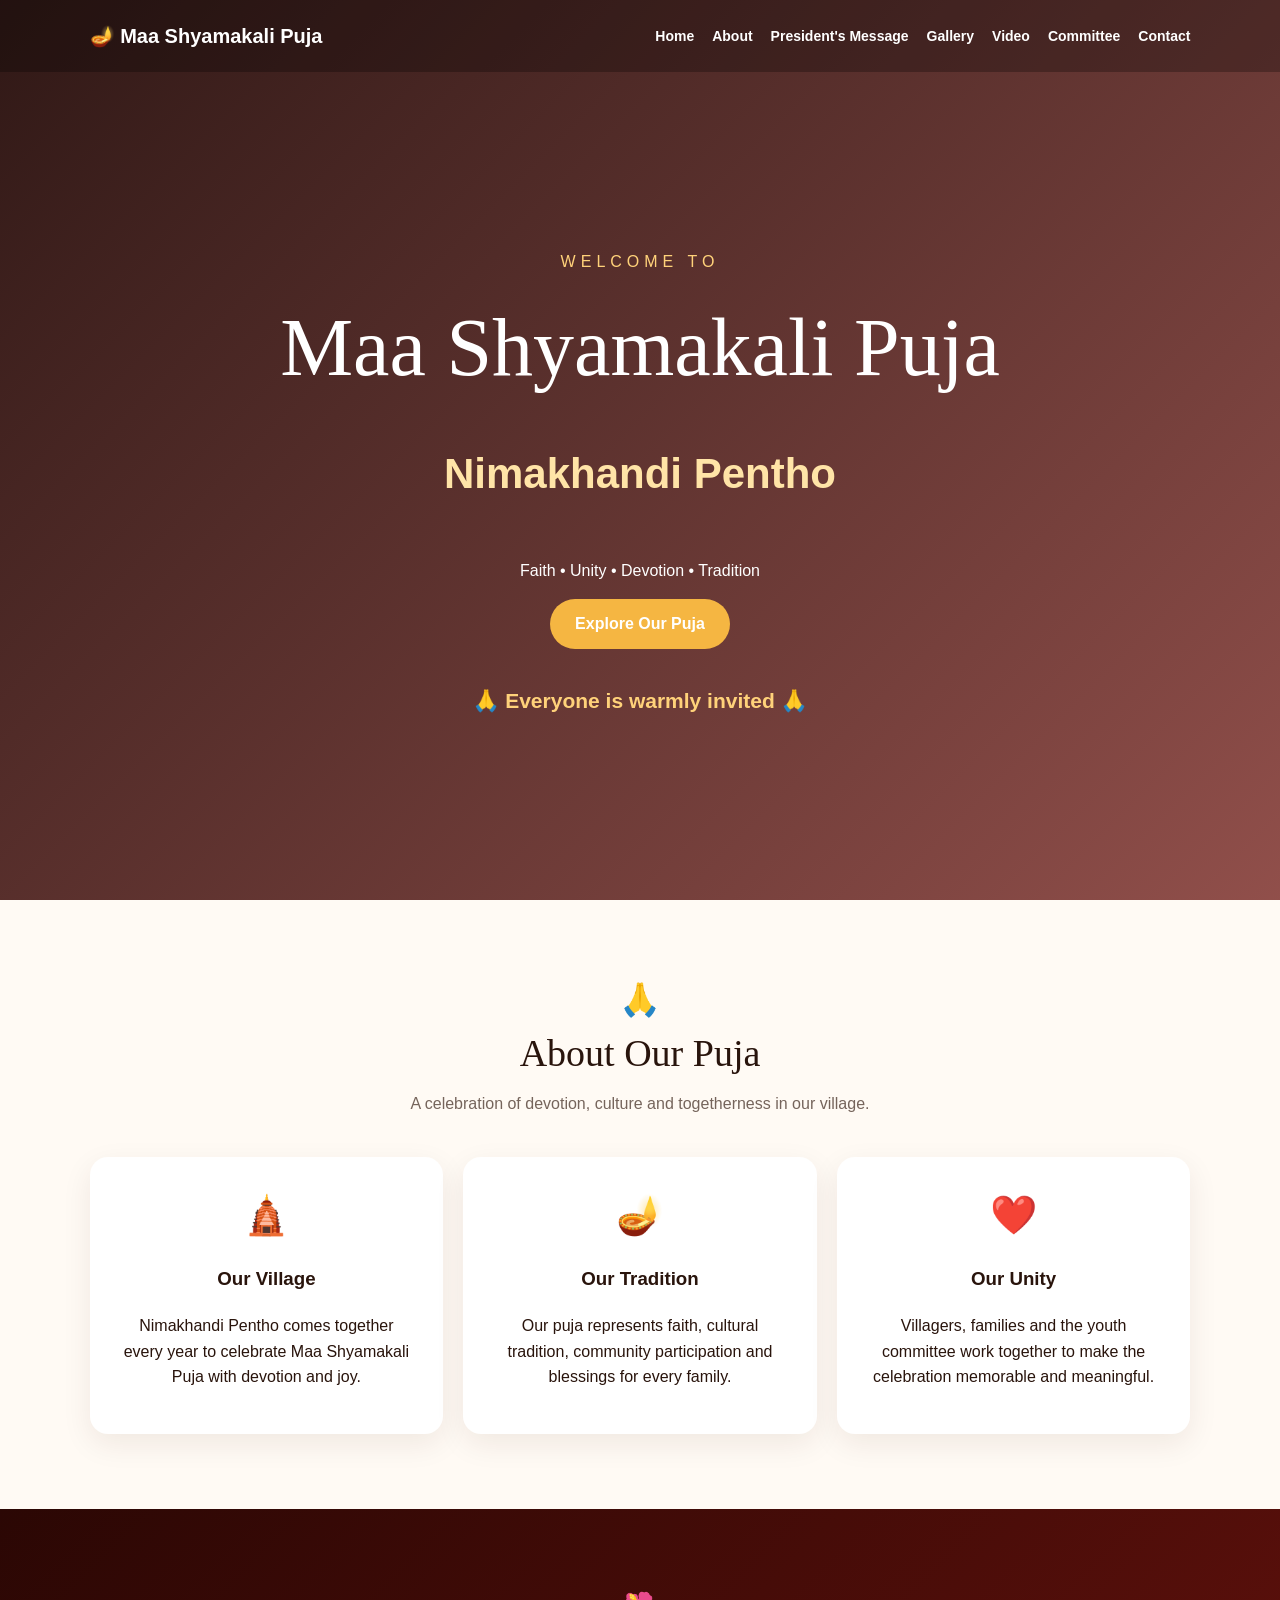
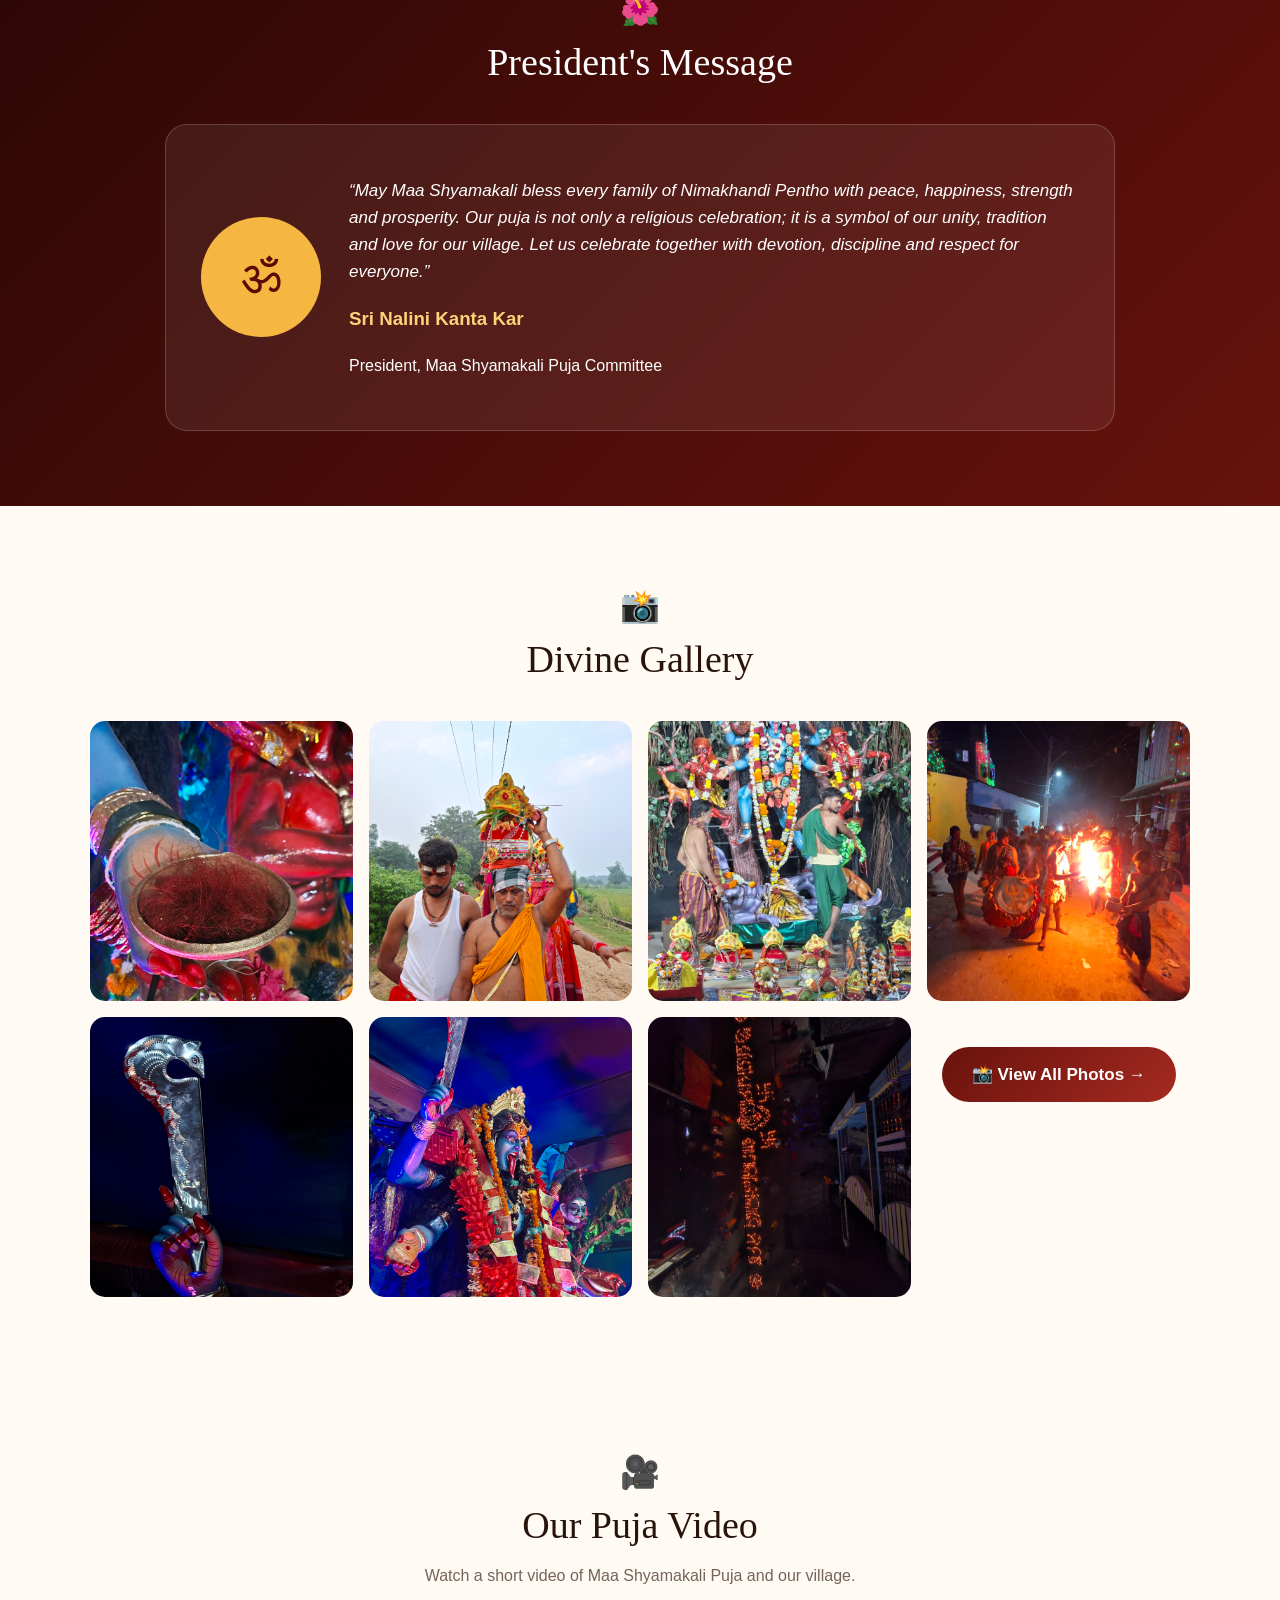
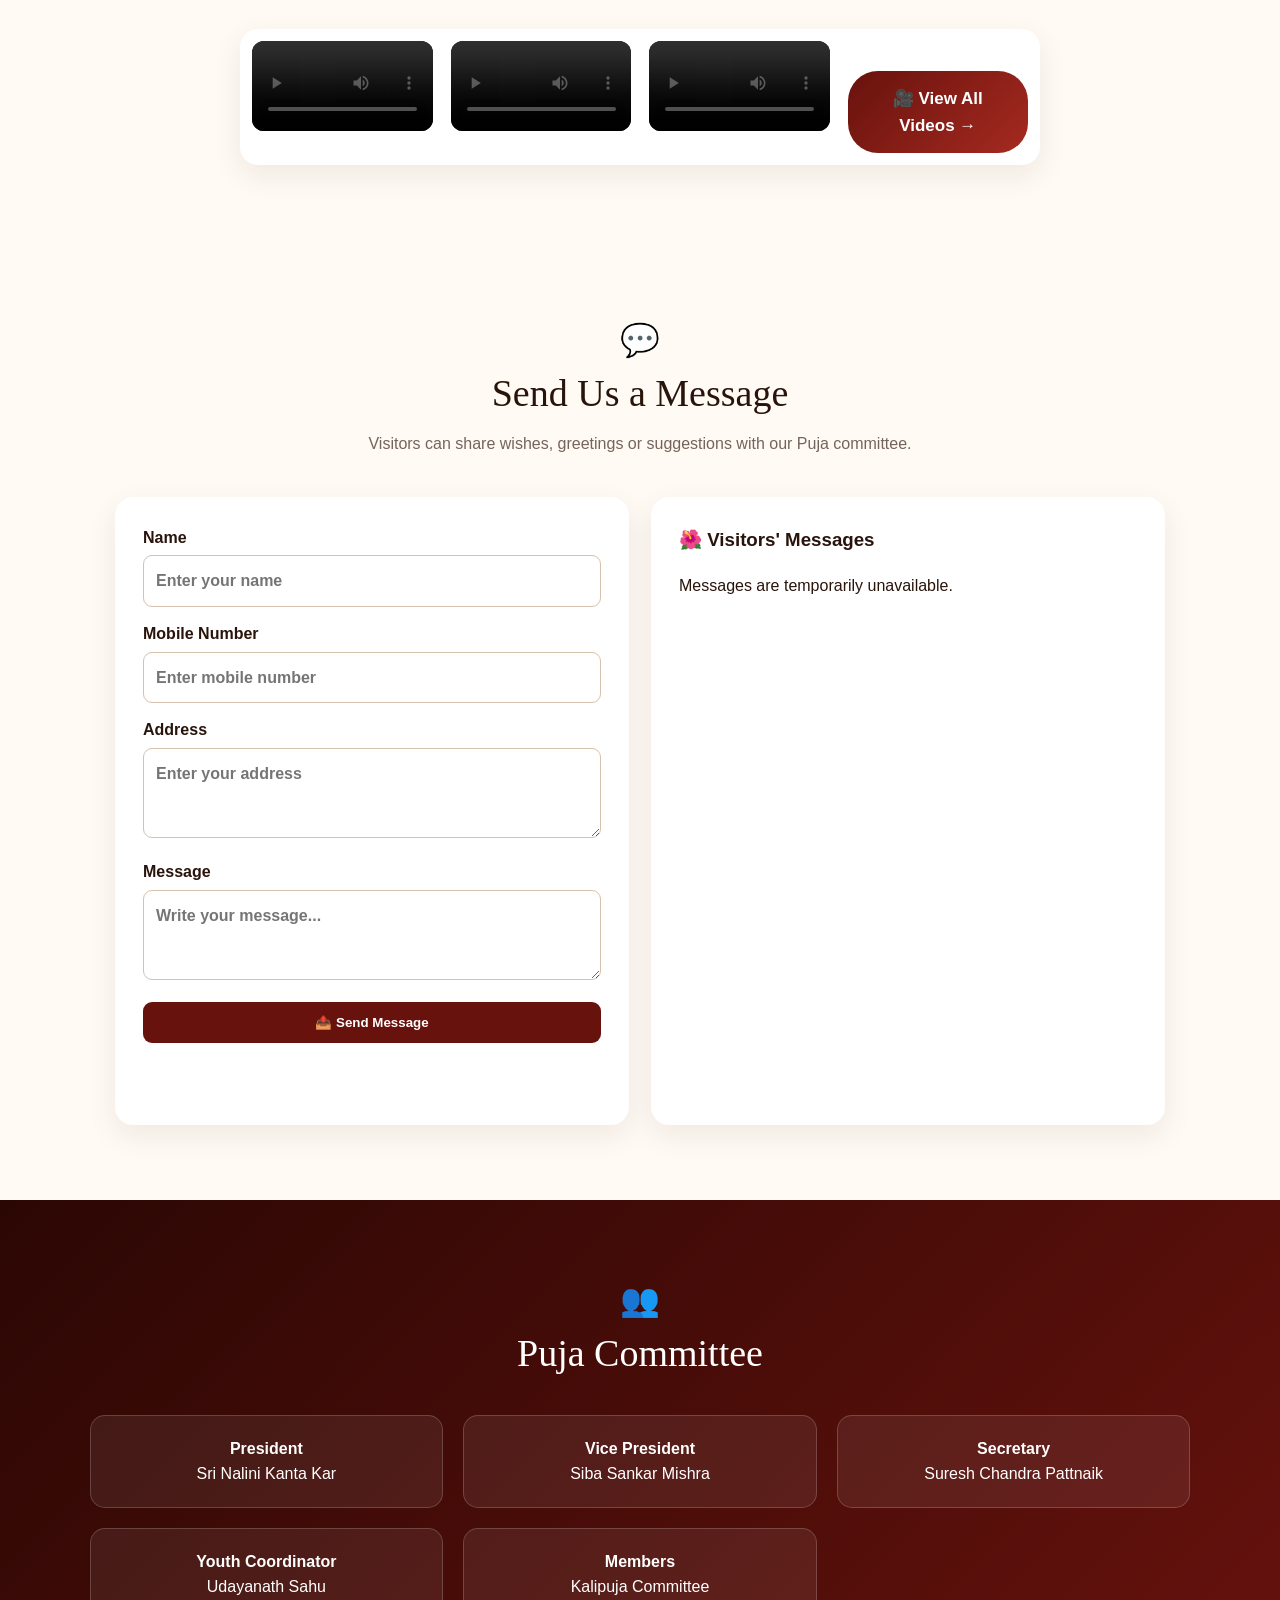
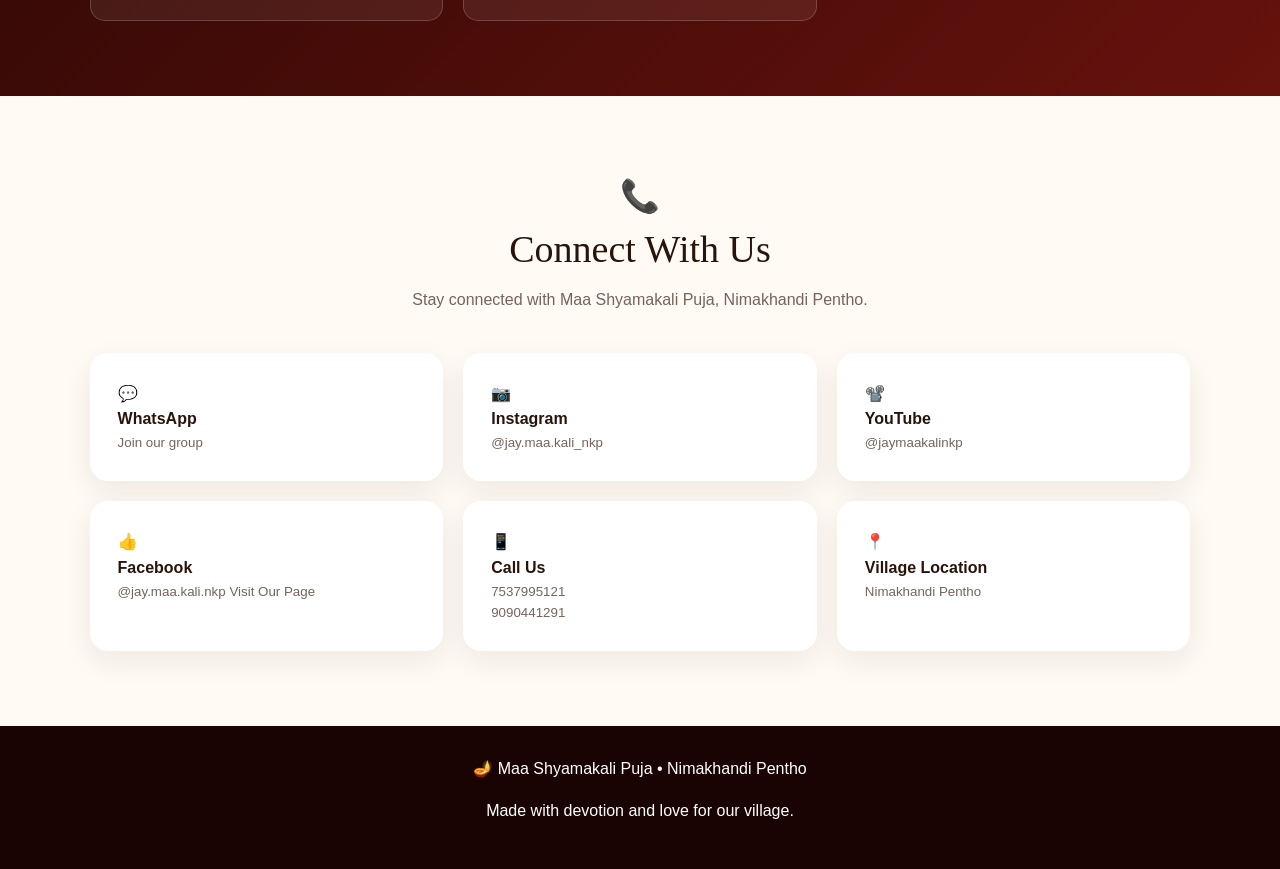
==== commit f88e7572: "Update index.html" ====
--- a/index.html
+++ b/index.html
@@ -104,7 +104,7 @@
         <img src=".\7.jpg" alt="Maa Kali devotional artwork">
         <img src=".\9.jpg" alt="Maa Kali">
         <img src=".\11.jpg" alt="Maa Kali devotional artwork">
-        <img src=".\12.png" alt="Kali Devi artwork">
+        <img src=".\21.jpg" alt="Kali Devi artwork">
         <!-- <img src=".\199.png" alt="Kali Devi artwork">
         <img src=".\199.png" alt="Kali Devi artwork">
         <img src=".\199.png" alt="Kali Devi artwork">
@@ -141,7 +141,7 @@
         <video controls playsinline preload="metadata">
         <source src=".\116.mp4" type="video/mp4"></video>
         <video controls playsinline preload="metadata">
-        <source src=".\114.mp4" type="video/mp4"></video>
+        <source src=".\119.mp4" type="video/mp4"></video>
         <!-- <video controls playsinline preload="metadata">
         <source src=".\267.mp4" type="video/mp4"></video>
         <video controls playsinline preload="metadata">
